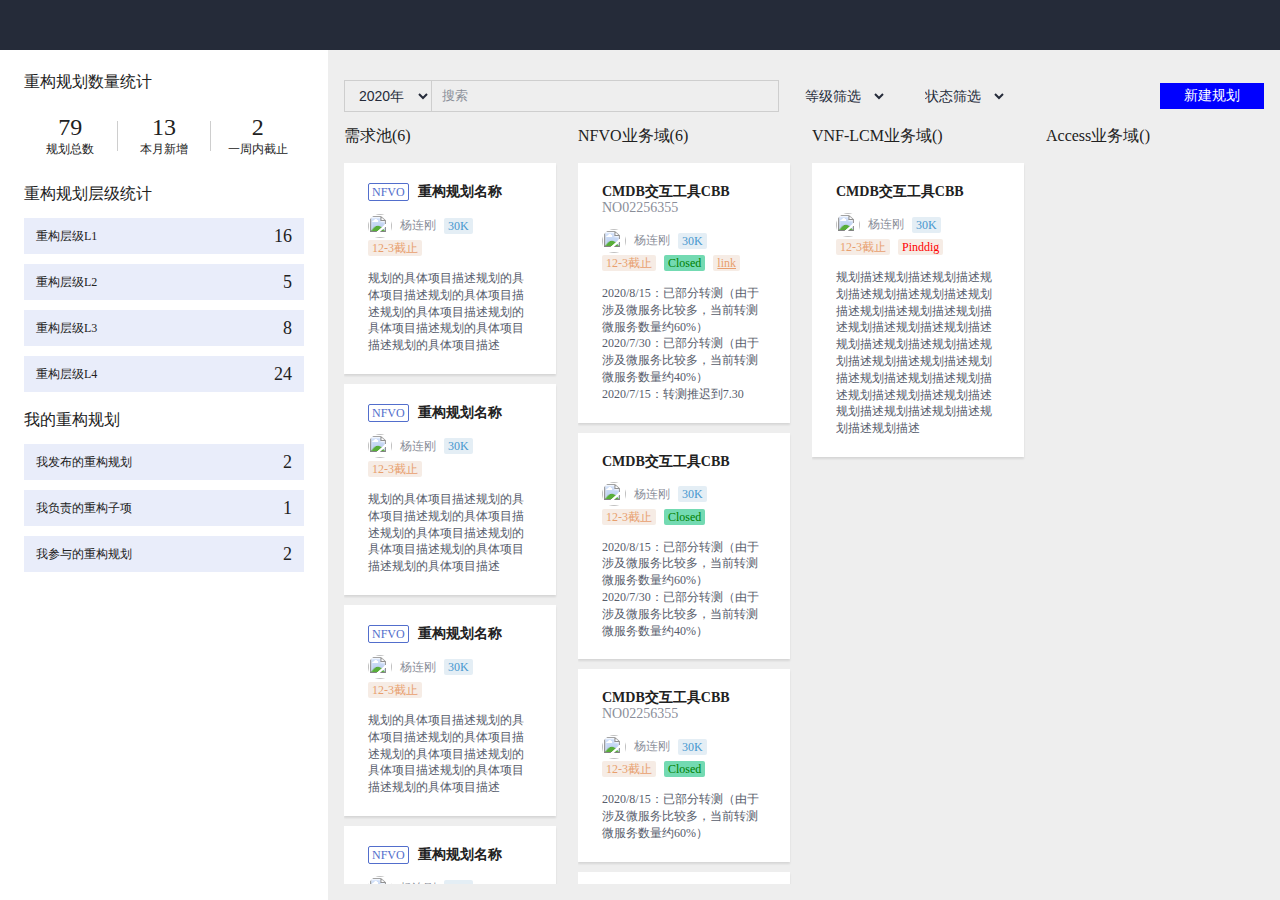
==== index.html @ 0a23ec4c "页面跳转" ====
<!DOCTYPE html>
<html lang="en">
<head>
  <meta charset="UTF-8">
  <meta name="viewport" content="width=device-width, initial-scale=1.0">
  <title>Document</title>
  <link rel="stylesheet" href="style.css">
</head>
<body>
  <div class="header"></div>
  <div class="content">
    <div class="menu">
      <div class="menu-title">重构规划数量统计</div>
      <div class="num-box">
        <div class="num-item">
          <span class="number">79</span>
          <span class="desc">规划总数</span>
        </div>
        <div class="line"></div>
        <div class="num-item">
          <span class="number">13</span>
          <span class="desc">本月新增</span>
        </div>
        <div class="line"></div>
        <div class="num-item">
          <span class="number">2</span>
          <span class="desc">一周内截止</span>
        </div>
      </div>
      <div class="menu-title">重构规划层级统计</div>
      <ul class="menu-list">
        <li class="menu-list-item">
          <span class="text">重构层级L1</span>
          <span class="count">16</span>
        </li>
        <li class="menu-list-item">
          <span class="text">重构层级L2</span>
          <span class="count">5</span>
        </li>
        <li class="menu-list-item">
          <span class="text">重构层级L3</span>
          <span class="count">8</span>
        </li>
        <li class="menu-list-item">
          <span class="text">重构层级L4</span>
          <span class="count">24</span>
        </li>
      </ul>
      <div class="menu-title">我的重构规划</div>
      <ul class="menu-list">
        <li class="menu-list-item">
          <span class="text">我发布的重构规划</span>
          <span class="count">2</span>
        </li>
        <li class="menu-list-item">
          <span class="text">我负责的重构子项</span>
          <span class="count">1</span>
        </li>
        <li class="menu-list-item">
          <span class="text">我参与的重构规划</span>
          <span class="count">2</span>
        </li>
      </ul>
    </div>
    <div class="right">
      <div class="condition">
        <div class="condition-left">
          <select class="select-year" name="year" id="year">
            <option value="2020">2020年</option>
            <option value="2021">2021年</option>
            <option value="2022">2022年</option>
            <option value="2023">2023年</option>
            <option value="2024">2024年</option>
          </select>
          <div class="search-input-wrapper">
            <input class="search-input" type="text" placeholder="搜索">
            <img class="search-icon" src="./search.png" alt="">
          </div>
          <select class="select-level" name="year" id="year">
            <option value="">等级筛选</option>
            <option value="1">等级</option>
            <option value="2">等级</option>
            <option value="3">等级</option>
            <option value="4">等级</option>
          </select>
          <select class="select-status" name="year" id="year">
            <option value="">状态筛选</option>
            <option value="1">状态</option>
            <option value="2">状态</option>
            <option value="3">状态</option>
            <option value="4">状态</option>
          </select>
        </div>
        <div class="condition-right">
          <button>新建规划</button>
        </div>
      </div>
      <div class="content">
        <div class="content-item" id="story">
          <div class="content-item-title">需求池(6)</div>
          <div class="content-item-body">
            <div class="card">
              <div class="card-header">
                <div class="card-header-left">
                  <span class="tag tag-blue">NFVO</span>
                  <span class="card-header-left-text">重构规划名称</span>
                </div>
              </div>
              <div class="card-author">
                <img class="avatar" src="./avatar.jpeg" alt="">
                <span class="name">杨连刚</span>
                <span class="tag tag-info">30K</span>
                <span class="tag tag-warning">12-3截止</span>
<!--                <span class="tag tag-error">Pinddig</span>-->
              </div>
              <div class="card-content">
                规划的具体项目描述规划的具体项目描述规划的具体项目描述规划的具体项目描述规划的具体项目描述规划的具体项目描述规划的具体项目描述
              </div>
            </div>
            <div class="card">
              <div class="card-header">
                <div class="card-header-left">
                  <span class="tag tag-blue">NFVO</span>
                  <span class="card-header-left-text">重构规划名称</span>
                </div>
              </div>
              <div class="card-author">
                <img class="avatar" src="./avatar.jpeg" alt="">
                <span class="name">杨连刚</span>
                <span class="tag tag-info">30K</span>
                <span class="tag tag-warning">12-3截止</span>
                <!--                <span class="tag tag-error">Pinddig</span>-->
              </div>
              <div class="card-content">
                规划的具体项目描述规划的具体项目描述规划的具体项目描述规划的具体项目描述规划的具体项目描述规划的具体项目描述规划的具体项目描述
              </div>
            </div>
            <div class="card">
              <div class="card-header">
                <div class="card-header-left">
                  <span class="tag tag-blue">NFVO</span>
                  <span class="card-header-left-text">重构规划名称</span>
                </div>
              </div>
              <div class="card-author">
                <img class="avatar" src="./avatar.jpeg" alt="">
                <span class="name">杨连刚</span>
                <span class="tag tag-info">30K</span>
                <span class="tag tag-warning">12-3截止</span>
                <!--                <span class="tag tag-error">Pinddig</span>-->
              </div>
              <div class="card-content">
                规划的具体项目描述规划的具体项目描述规划的具体项目描述规划的具体项目描述规划的具体项目描述规划的具体项目描述规划的具体项目描述
              </div>
            </div>
            <div class="card">
              <div class="card-header">
                <div class="card-header-left">
                  <span class="tag tag-blue">NFVO</span>
                  <span class="card-header-left-text">重构规划名称</span>
                </div>
              </div>
              <div class="card-author">
                <img class="avatar" src="./avatar.jpeg" alt="">
                <span class="name">杨连刚</span>
                <span class="tag tag-info">30K</span>
                <span class="tag tag-warning">12-3截止</span>
                <!--                <span class="tag tag-error">Pinddig</span>-->
              </div>
              <div class="card-content">
                规划的具体项目描述规划的具体项目描述规划的具体项目描述规划的具体项目描述规划的具体项目描述规划的具体项目描述规划的具体项目描述
              </div>
            </div>
            <div class="card">
              <div class="card-header">
                <div class="card-header-left">
                  <span class="tag tag-blue">NFVO</span>
                  <span class="card-header-left-text">重构规划名称</span>
                </div>
              </div>
              <div class="card-author">
                <img class="avatar" src="./avatar.jpeg" alt="">
                <span class="name">杨连刚</span>
                <span class="tag tag-info">30K</span>
                <span class="tag tag-warning">12-3截止</span>
                <!--                <span class="tag tag-error">Pinddig</span>-->
              </div>
              <div class="card-content">
                规划的具体项目描述规划的具体项目描述规划的具体项目描述规划的具体项目描述规划的具体项目描述规划的具体项目描述规划的具体项目描述
              </div>
            </div>
            <div class="card">
              <div class="card-header">
                <div class="card-header-left">
                  <span class="tag tag-blue">NFVO</span>
                  <span class="card-header-left-text">重构规划名称</span>
                </div>
              </div>
              <div class="card-author">
                <img class="avatar" src="./avatar.jpeg" alt="">
                <span class="name">杨连刚</span>
                <span class="tag tag-info">30K</span>
                <span class="tag tag-warning">12-3截止</span>
                <!--                <span class="tag tag-error">Pinddig</span>-->
              </div>
              <div class="card-content">
                规划的具体项目描述规划的具体项目描述规划的具体项目描述规划的具体项目描述规划的具体项目描述规划的具体项目描述规划的具体项目描述
              </div>
            </div>
          </div>
        </div>
        <div class="content-item">
          <div class="content-item-title">NFVO业务域(6)</div>
          <div class="content-item-body">
            <div class="card">
              <div class="card-header">
                <div class="card-header-left">
                  <span class="card-header-left-text">CMDB交互工具CBB</span>
                </div>
                <div class="card-header-right">
                  <div class="index-text"><span>NO02256355</span></div>
                </div>
              </div>
              <div class="card-author">
                <img class="avatar" src="./avatar.jpeg" alt="">
                <span class="name">杨连刚</span>
                <span class="tag tag-info">30K</span>
                <span class="tag tag-warning">12-3截止</span>
                <span class="tag tag-blue">Closed</span>
                <a class="tag tag-warning" href="./meco.html?id=1&name=dronge" target="_blank">link</a>
              </div>
              <div class="card-content">
                2020/8/15：已部分转测（由于涉及微服务比较多，当前转测微服务数量约60%）<br/>
                2020/7/30：已部分转测（由于涉及微服务比较多，当前转测微服务数量约40%）<br/>
                2020/7/15：转测推迟到7.30
              </div>
            </div>
            <div class="card">
              <div class="card-header">
                <div class="card-header-left">
                  <span class="card-header-left-text">CMDB交互工具CBB</span>
                </div>
                <div class="card-header-right">
                  <div class="index-text"><span></span></div>
                </div>
              </div>
              <div class="card-author">
                <img class="avatar" src="./avatar.jpeg" alt="">
                <span class="name">杨连刚</span>
                <span class="tag tag-info">30K</span>
                <span class="tag tag-warning">12-3截止</span>
                <span class="tag tag-blue">Closed</span>
              </div>
              <div class="card-content">
                2020/8/15：已部分转测（由于涉及微服务比较多，当前转测微服务数量约60%）<br/>
                2020/7/30：已部分转测（由于涉及微服务比较多，当前转测微服务数量约40%）<br/>
              </div>
            </div>
            <div class="card">
              <div class="card-header">
                <div class="card-header-left">
                  <span class="card-header-left-text">CMDB交互工具CBB</span>
                </div>
                <div class="card-header-right">
                  <div class="index-text"><span>NO02256355</span></div>
                </div>
              </div>
              <div class="card-author">
                <img class="avatar" src="./avatar.jpeg" alt="">
                <span class="name">杨连刚</span>
                <span class="tag tag-info">30K</span>
                <span class="tag tag-warning">12-3截止</span>
                <span class="tag tag-blue">Closed</span>
              </div>
              <div class="card-content">
                2020/8/15：已部分转测（由于涉及微服务比较多，当前转测微服务数量约60%）
              </div>
            </div>
            <div class="card">
              <div class="card-header">
                <div class="card-header-left">
                  <span class="card-header-left-text">CMDB交互工具CBB</span>
                </div>
                <div class="card-header-right">
                  <div class="index-text"><span></span></div>
                </div>
              </div>
              <div class="card-author">
                <img class="avatar" src="./avatar.jpeg" alt="">
                <span class="name">杨连刚</span>
                <span class="tag tag-info">30K</span>
                <span class="tag tag-warning">12-3截止</span>
                <span class="tag tag-blue">Closed</span>
              </div>
              <div class="card-content">
              </div>
            </div>
            <div class="card">
              <div class="card-header">
                <div class="card-header-left">
                  <span class="card-header-left-text">CMDB交互工具CBB</span>
                </div>
                <div class="card-header-right">
                  <div class="index-text"><span>NO02256355</span></div>
                </div>
              </div>
              <div class="card-author">
                <img class="avatar" src="./avatar.jpeg" alt="">
                <span class="name">杨连刚</span>
                <span class="tag tag-info">30K</span>
                <span class="tag tag-warning">12-3截止</span>
                <span class="tag tag-blue">Closed</span>
              </div>
              <div class="card-content">
                2020/8/15：已部分转测（由于涉及微服务比较多，当前转测微服务数量约60%）<br/>
                2020/7/30：已部分转测（由于涉及微服务比较多，当前转测微服务数量约40%）<br/>
                2020/7/15：转测推迟到7.30
              </div>
            </div>
            <div class="card">
              <div class="card-header">
                <div class="card-header-left">
                  <span class="card-header-left-text">CMDB交互工具CBB</span>
                </div>
                <div class="card-header-right">
                  <div class="index-text"><span>NO02256355</span></div>
                </div>
              </div>
              <div class="card-author">
                <img class="avatar" src="./avatar.jpeg" alt="">
                <span class="name">杨连刚</span>
                <span class="tag tag-info">30K</span>
                <span class="tag tag-warning">12-3截止</span>
                <span class="tag tag-blue">Closed</span>
              </div>
              <div class="card-content">
                2020/8/15：已部分转测（由于涉及微服务比较多，当前转测微服务数量约60%）<br/>
                2020/7/30：已部分转测（由于涉及微服务比较多，当前转测微服务数量约40%）<br/>
                2020/7/15：转测推迟到7.30
              </div>
            </div>
            <div class="card">
              <div class="card-header">
                <div class="card-header-left">
                  <span class="card-header-left-text">CMDB交互工具CBB</span>
                </div>
                <div class="card-header-right">
                  <div class="index-text"><span>NO02256355</span></div>
                </div>
              </div>
              <div class="card-author">
                <img class="avatar" src="./avatar.jpeg" alt="">
                <span class="name">杨连刚</span>
                <span class="tag tag-info">30K</span>
                <span class="tag tag-warning">12-3截止</span>
                <span class="tag tag-blue">Closed</span>
              </div>
              <div class="card-content">
                2020/8/15：已部分转测（由于涉及微服务比较多，当前转测微服务数量约60%）<br/>
                2020/7/30：已部分转测（由于涉及微服务比较多，当前转测微服务数量约40%）<br/>
                2020/7/15：转测推迟到7.30
              </div>
            </div>
          </div>
        </div>
        <div class="content-item">
          <div class="content-item-title" id="vnflcm">VNF-LCM业务域(<span></span>)</div>
          <div class="content-item-body">
            <div class="card">
              <div class="card-header">
                <div class="card-header-left">
                  <!--                <span class="tag tag-blue">NFVO</span>-->
                  <span class="card-header-left-text">CMDB交互工具CBB</span>
                </div>
              </div>
              <div class="card-author">
                <img class="avatar" src="./avatar.jpeg" alt="">
                <span class="name">杨连刚</span>
                <span class="tag tag-info">30K</span>
                <span class="tag tag-warning">12-3截止</span>
                <span class="tag tag-error">Pinddig</span>
              </div>
              <div class="card-content">
                规划描述规划描述规划描述规划描述规划描述规划描述规划描述规划描述规划描述规划描述规划描述规划描述规划描述规划描述规划描述规划描述规划描述规划描述规划描述规划描述规划描述规划描述规划描述规划描述规划描述规划描述规划描述规划描述规划描述规划描述规划描述
              </div>
            </div>
          </div>
        </div>
        <div class="content-item" id="access">
          <div class="content-item-title">Access业务域(<span></span>)</div>
          <div class="content-item-body"></div>
        </div>
      </div>
    </div>
  </div>

  <script src="http://libs.baidu.com/jquery/2.0.0/jquery.min.js"></script>
  <script src="script.js"></script>
</body>
</html>
---- style.css ----
*{
  border: 0;
  margin: 0;
  padding: 0;
}
::-webkit-scrollbar {
  width: 4px;  /*滚动条宽度*/
}
::-webkit-scrollbar-thumb{
  border-radius: 10px;  /*滚动条的圆角*/
  -webkit-box-shadow: inset 0 0 6px rgba(0,0,0,.3);
  background-color: #eee;  /*滚动条的背景颜色*/
}
input, select {
  outline: none;
}
html,body{
  width: 100%;
  height: 100%;
}
body{
  display: flex;
  flex-direction: column;
  overflow: hidden;
  color: #212121;
}
.header{
  width: 100%;
  height: 50px;
  background: #252b39;
}
.content{
  flex: 1;
  display: flex;
  overflow: hidden;
}
.content .menu{
  width: 280px;
  padding: 24px;
  /* background: #333; */
}
.content .right{
  flex: 1;
  padding: 16px;
  display: flex;
  overflow: hidden;
  flex-direction: column;
  background: #eee;
}
.menu .menu-title{
  height: 16px;
  line-height: 16px;
  font-size: 16px;
  margin-bottom: 16px;
}
.menu .num-box{
  width: 100%;
  height: 60px;
  margin-bottom: 20px;
  display: flex;
  justify-content: center;
  align-items: center;
}
.menu .num-box .num-item{
  flex: 1;
  display: flex;
  flex-direction: column;
  justify-content: center;
  align-items: center;
}
.menu .num-box .line{
  height: 30px;
  width: 1px;
  background: #CECECE;
}
.menu .num-box .num-item .number{
  font-size: 24px;
}
.menu .num-box .num-item .desc{
  font-size: 12px;
}

.menu .menu-list{
  width: 100%;
  margin-bottom: 10px;
  overflow: hidden;
}
.menu .menu-list-item{
  width: 100%;
  height: 36px;
  padding: 0 12px;
  display: flex;
  justify-content: space-between;
  align-items: center;
  background: #e9edfa;
  margin-bottom: 10px;
  box-sizing: border-box;
}
.menu .menu-list-item .text{
  font-size: 12px;
}
.menu .menu-list-item .count{
  font-size: 18px;
}

.right .condition{
  height: 60px;
  display: flex;
  align-items: center;
  justify-content: space-between;
  flex-wrap: wrap;
}
.condition-left{
  font-size: 0;
  display: flex;
}
.select-year, .search-input-wrapper, .select-level, .select-status{
  height: 32px;
  line-height: 32px;
  padding: 0 10px;
  border: 1px solid #CECECE;
  color: #252b3a;
  font-size: 14px;
  box-sizing: border-box;
  background: transparent;
}
.search-input-wrapper{
  border-left: 0;
  display: flex;
  align-items: center;
}
.search-input-wrapper .search-input{
  width: 300px;
  height: 30px;
  line-height: 30px;
  background: transparent;
}
.search-input-wrapper .search-icon{
  width: 16px;
  height: 16px;
  margin-left: 10px;
  cursor: pointer;
}
  .search-input::-webkit-input-placeholder{
  color: #8a8e99;
}

.select-level, .select-status{
  margin: 0 12px;
  border: 0;
}

.condition-right button{
  font-size: 14px;
  padding: 4px 24px;
  color: #fff;
  background: blue;
  cursor:pointer;
}

.right .content{
  flex: 1;
  display: flex;
  overflow: hidden;
}
.content-item{
  flex: 1;
  display: flex;
  flex-direction: column;
  overflow: hidden;
  margin-right: 16px;
}
.content-item:last-child{
  margin-right: 0;
}
.content-item-title{
  font-size: 16px;
  margin-bottom: 16px;
}
.content-item-body{
  flex: 1;
  overflow-x: hidden;
  overflow-y: auto;
  padding-right: 6px;
  /*-ms-scroll-chaining: chained;*/
  /*-ms-overflow-style: scrollbar;*/
  /*-ms-content-zooming: zoom;*/
  /*-ms-scroll-rails: inherit;*/
  /*-ms-content-zoom-limit-min: 100%;*/
  /*-ms-content-zoom-limit-max: 500%;*/
  /*-ms-scroll-snap-type: proximity;*/
  /*-ms-scroll-snap-points-x: snapList(100%, 200%, 300%, 400%, 500%);*/
}
.card{
  padding: 20px 24px;
  background: #fff;
  box-shadow: 0 2px 2px 0 rgba(0,0,0,.1);
  margin-bottom: 10px;
}
.card:hover{
  -webkit-transform: scale(1.05);
  -moz-transform: scale(1.05);
  -o-transform: scale(1.05);
  /*-moz-box-shadow:3px 5px 7px rgba(0,0,0,.7);*/
  /*-webkit-box-shadow: 3px 5px 7px rgba(0,0,0,.7);*/
  /*box-shadow:3px 5px 7px rgba(0,0,0,.7);*/
  cursor:pointer;
  /*border-radius: 10px;*/
  /*transform:translateY(-4px);*/
  /*animation: action 10s linear infinite;*/
}
@keyframes action {
  from{
    transform: rotate(0deg);
  }

  to{
    transform: rotate(360deg);
  }
}

/*@keyframes action {*/
/*  0%{*/
/*    transform: rotate(0deg);*/
/*  }*/
/*  50%{*/
/*    transform: rotate(30deg);*/
/*  }*/
/*  100%{*/
/*    transform: rotate(0deg);*/
/*  }*/
/*}*/

.card-header{
  display: flex;
  justify-content: space-between;
  flex-wrap: wrap;
  margin-bottom: 12px;
}
.card-header-left{
  /* height: 16px; */
  line-height: 16px;
  /*margin-bottom: 12px;*/
}
.card-header-left .card-header-left-text{
  font-size: 14px;
  font-weight: bold;
}
.card-header-left .tag{
  display: inline-block;
  height: 16px;
  line-height: 16px;
  padding: 0 3px;
  font-size: 12px;
  border: 1px solid #000;
  border-radius: 2px;
  margin-right: 5px;
}
.card-header-left .tag.tag-blue{
  color: #526ecc;
  border-color: #526ecc;
}
.card-header-left .tag.tag-red{
  color: red;
  border-color: red;
}
.card-header-left .tag.tag-background-orange{
  /*color: #FFA31F;*/
  /*border-color: #FFA31F;*/
  color: #fff;
  background: orange;
  border: 0px;
}
.card-header-right{

}
.progress-title{
  font-size: 12px;
  line-height: 8px;
  font-weight: bold;
}
.progress-content{
  display: flex;
  align-items: center;
}
.progress-wrapper{
  width: 132px;
  height: 8px;
  margin-right: 4px;
  background: #f0f2f5;
  border-radius: 3px;
  overflow: hidden;
}
.progress-inner{
  height: 8px;
  background: #599ee6;
}
.progress-count{
  font-size: 12px;
}
.index-text{
  color: #8a8e99;
  font-size: 14px;
}
.card-author{
  /* height: 24px; */
  display: flex;
  align-items: center;
  flex-wrap: wrap;
  margin-bottom: 12px;
}
.card-author .avatar{
  width: 24px;
  height: 24px;
  border-radius: 50%;
  animation: action 10s linear infinite;
}
.card-author .name{
  color: #8a8e99;
  font-size: 12px;
  margin: 4px 8px;
}
.card-author .tag{
  display: inline-block;
  height: 16px;
  line-height: 16px;
  padding: 0 4px;
  font-size: 12px;
  border-radius: 2px;
  margin: 2px 0;
  margin-right: 8px;
}
.card-author .tag-info{
  color: #4797cf;
  background: #e4eef5;
}
.card-author .tag-warning{
  color: #e89f6e;
  background: #f6ece5;
}
.card-author .tag-error{
  color: red;
  background: #f6ece5;
}
.card-author .tag-blue{
  color: green;
  background: #73dab2;
}
.card-content{
  color: #575d6c;
  line-height: 1.4em;
  font-size: 12px;
}
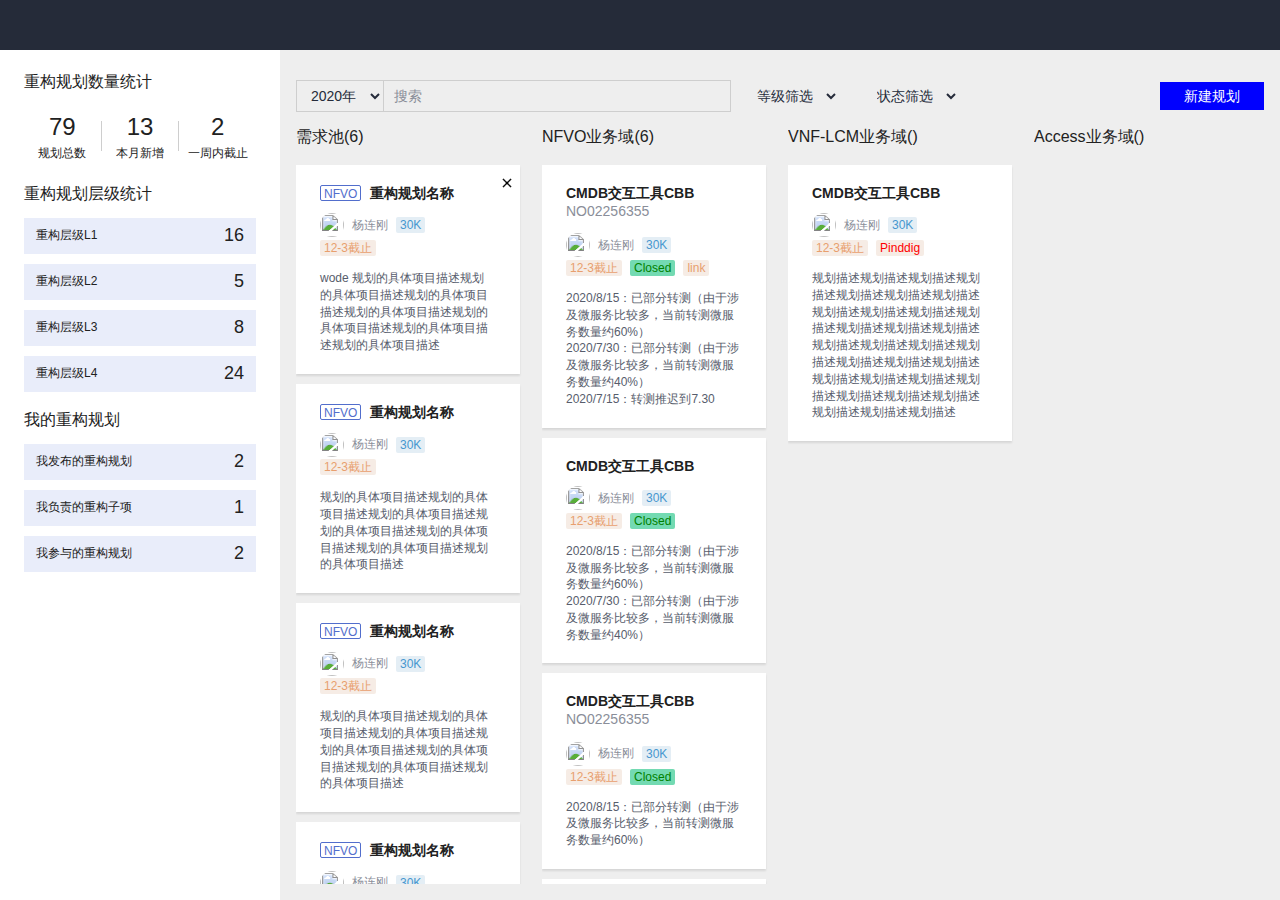
==== commit 5906c55d: "增加弹框" ====
--- a/index.html
+++ b/index.html
@@ -4,6 +4,7 @@
   <meta charset="UTF-8">
   <meta name="viewport" content="width=device-width, initial-scale=1.0">
   <title>Document</title>
+  <link href="https://cdn.jsdelivr.net/npm/bootstrap@3.3.7/dist/css/bootstrap.min.css" rel="stylesheet">
   <link rel="stylesheet" href="style.css">
 </head>
 <body>
@@ -99,7 +100,8 @@
         <div class="content-item" id="story">
           <div class="content-item-title">需求池(6)</div>
           <div class="content-item-body">
-            <div class="card">
+            <div class="card" data-id="1">
+              <img src="close.png" alt="" class="close-img">
               <div class="card-header">
                 <div class="card-header-left">
                   <span class="tag tag-blue">NFVO</span>
@@ -114,7 +116,7 @@
 <!--                <span class="tag tag-error">Pinddig</span>-->
               </div>
               <div class="card-content">
-                规划的具体项目描述规划的具体项目描述规划的具体项目描述规划的具体项目描述规划的具体项目描述规划的具体项目描述规划的具体项目描述
+                wode 规划的具体项目描述规划的具体项目描述规划的具体项目描述规划的具体项目描述规划的具体项目描述规划的具体项目描述规划的具体项目描述
               </div>
             </div>
             <div class="card">
@@ -394,7 +396,27 @@
     </div>
   </div>
 
+
+  <div class="modal fade" tabindex="-1" role="dialog" >
+    <div class="modal-dialog" role="document" style="width: 400px">
+      <div class="modal-content">
+<!--        <div class="modal-header">-->
+<!--          <button type="button" class="close" data-dismiss="modal" aria-label="Close"><span aria-hidden="true">&times;</span></button>-->
+<!--          <h4 class="modal-title">Modal title</h4>-->
+<!--        </div>-->
+        <div class="modal-body">
+          <p>One fine body&hellip;</p>
+        </div>
+        <div class="modal-footer">
+          <button type="button" class="btn btn-default  btn-sm" data-dismiss="modal">Close</button>
+          <button type="button" class="btn btn-primary  btn-sm" onclick="deleteCard()">Save</button>
+        </div>
+      </div><!-- /.modal-content -->
+    </div><!-- /.modal-dialog -->
+  </div><!-- /.modal -->
+
   <script src="http://libs.baidu.com/jquery/2.0.0/jquery.min.js"></script>
+  <script src="https://cdn.jsdelivr.net/npm/bootstrap@3.3.7/dist/js/bootstrap.min.js"></script>
   <script src="script.js"></script>
 </body>
 </html>
--- a/style.css
+++ b/style.css
@@ -192,10 +192,18 @@
   /*-ms-scroll-snap-points-x: snapList(100%, 200%, 300%, 400%, 500%);*/
 }
 .card{
+  position: relative;
   padding: 20px 24px;
   background: #fff;
   box-shadow: 0 2px 2px 0 rgba(0,0,0,.1);
   margin-bottom: 10px;
+}
+.card .close-img{
+  height: 16px;
+  width: 16px;
+  position: absolute;
+  top: 10px;
+  right: 5px;
 }
 .card:hover{
   -webkit-transform: scale(1.05);
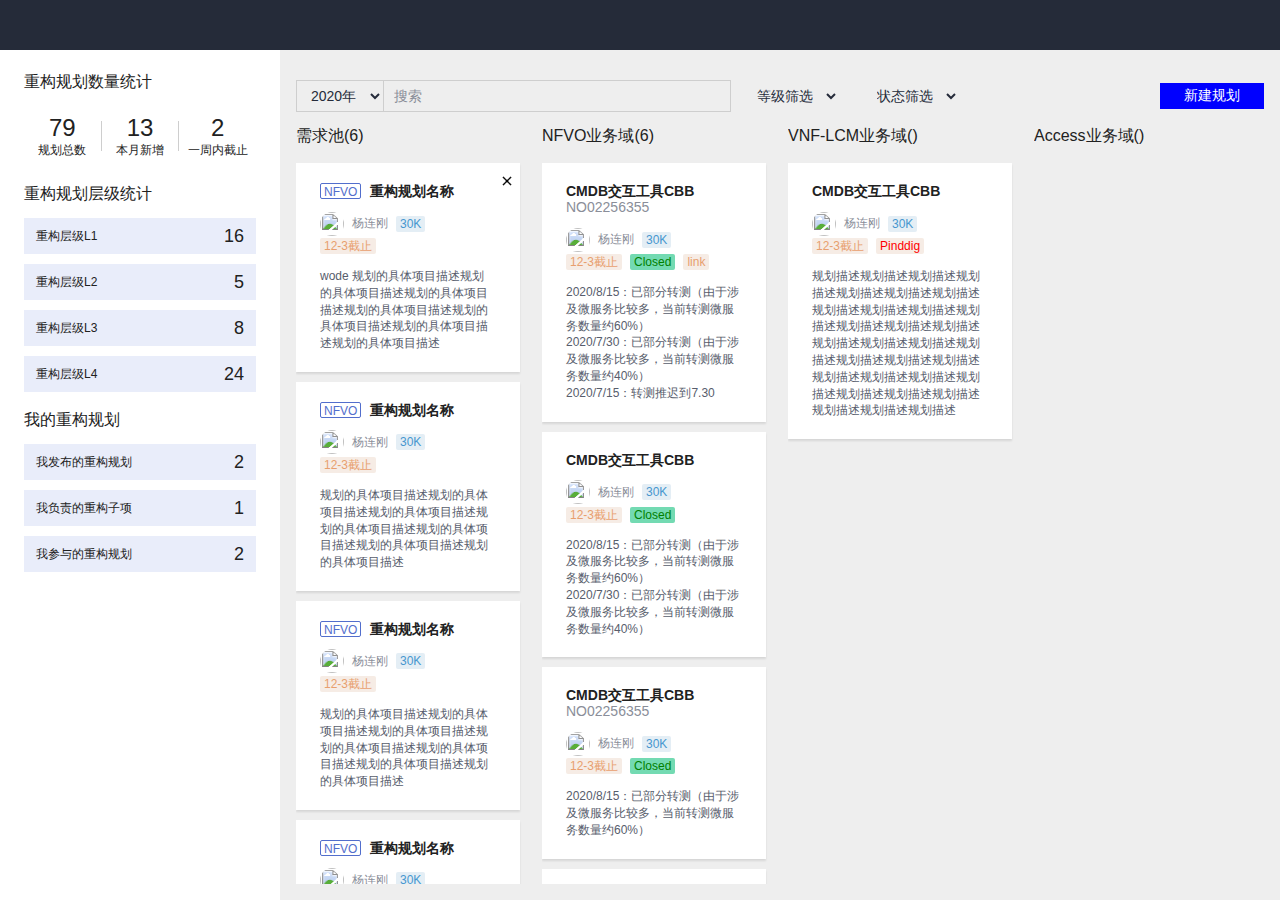
==== commit 450e6e06: "增加layui" ====
--- a/index.html
+++ b/index.html
@@ -5,6 +5,7 @@
   <meta name="viewport" content="width=device-width, initial-scale=1.0">
   <title>Document</title>
   <link href="https://cdn.jsdelivr.net/npm/bootstrap@3.3.7/dist/css/bootstrap.min.css" rel="stylesheet">
+  <link rel="stylesheet" href="layui/css/layui.css">
   <link rel="stylesheet" href="style.css">
 </head>
 <body>
@@ -93,14 +94,14 @@
           </select>
         </div>
         <div class="condition-right">
-          <button>新建规划</button>
+          <button id="addRuleBtn">新建规划</button>
         </div>
       </div>
       <div class="content">
         <div class="content-item" id="story">
           <div class="content-item-title">需求池(6)</div>
           <div class="content-item-body">
-            <div class="card" data-id="1">
+            <div class="card" data-id="66">
               <img src="close.png" alt="" class="close-img">
               <div class="card-header">
                 <div class="card-header-left">
@@ -397,7 +398,7 @@
   </div>
 
 
-  <div class="modal fade" tabindex="-1" role="dialog" >
+  <div id="HighRiskFrame" class="modal fade" tabindex="-1" role="dialog" >
     <div class="modal-dialog" role="document" style="width: 400px">
       <div class="modal-content">
 <!--        <div class="modal-header">-->
@@ -415,8 +416,95 @@
     </div><!-- /.modal-dialog -->
   </div><!-- /.modal -->
 
+
+  <!-- 编辑card模态框 -->
+  <div id="addRuleDialog" class="modal fade bs-example-modal-lg" tabindex="-1" role="dialog" aria-labelledby="myLargeModalLabel">
+    <div class="modal-dialog modal-lg" role="document">
+      <div class="modal-content">
+        <div class="modal-header">
+          <button type="button" class="close" data-dismiss="modal" aria-label="Close"><span aria-hidden="true">&times;</span></button>
+          <h4 class="modal-title">新增</h4>
+        </div>
+        <div class="modal-body">
+          <form class="layui-form" action="" lay-filter="addRuleForm">
+            <div class="layui-form-item">
+              <label class="layui-form-label layui-form-label_required">重构事务</label>
+              <div class="layui-input-block">
+                <input type="text" name="name" autocomplete="off" placeholder="请填写重构事务" class="layui-input">
+              </div>
+            </div>
+            <div class="layui-form-item">
+              <label class="layui-form-label layui-form-label_required">产品</label>
+              <div class="layui-input-block">
+                <select name="product" id="product" lay-filter="product">
+                  <option value="">请选择产品</option>
+                  <option value="product1">product1</option>
+                  <option value="product2">product2</option>
+                  <option value="product3">product3</option>
+                  <option value="product4">product4</option>
+                </select>
+              </div>
+            </div>
+
+            <div class="layui-form-item" id="serverItem">
+              <label class="layui-form-label">微服务</label>
+              <div class="layui-input-block server-wrapper">
+                <div class="server-content" id="serverContent">
+                </div>
+                <div class="server-input" id="serviceIput">
+                  <div style="width: 200px; margin-right: 10px;">
+                    <select name="server" id="server">
+                      <option value="">请选择</option>
+                    </select>
+                  </div>
+                  <div style="width: 150px; margin-right: 10px;">
+                    <input type="text" id="codeNumber" name="codeNumber" autocomplete="off" placeholder="代码量" class="layui-input">
+                  </div>
+                  <button type="button" class="btn btn-primary btn-sm" id="addServerBtn">添加</button>
+                </div>
+              </div>
+            </div>
+
+            <div class="layui-form-item">
+              <label class="layui-form-label layui-form-label_required">完成时间</label>
+              <div class="layui-input-block">
+                <select name="time">
+                  <option value="">请选择时间</option>
+                  <option value="2020年Q1">2020年Q1</option>
+                  <option value="2020年Q2">2020年Q2</option>
+                  <option value="2020年Q3">2020年Q3</option>
+                  <option value="2020年Q4">2020年Q4</option>
+                </select>
+              </div>
+            </div>
+            <div class="layui-form-item">
+              <label class="layui-form-label">状态</label>
+              <div class="layui-input-block">
+                <input type="radio" name="status" value="1" title="Designing" checked="">
+                <input type="radio" name="status" value="2" title="Open">
+                <input type="radio" name="status" value="3" title="Closed">
+                <input type="radio" name="status" value="4" title="Hang">
+                <input type="radio" name="status" value="5" title="Pending">
+              </div>
+            </div>
+            <div class="layui-form-item layui-form-text">
+              <label class="layui-form-label">最新进展</label>
+              <div class="layui-input-block">
+                <textarea placeholder="请输入内容" class="layui-textarea" name="desc"></textarea>
+              </div>
+            </div>
+          </form>
+        </div>
+        <div class="modal-footer">
+          <button type="button" class="btn btn-default" data-dismiss="modal">取消</button>
+          <button type="button" class="btn btn-primary" id="submitAddRuleBtn" lay-filter="demo1">保存</button>
+        </div>
+      </div>
+    </div>
+  </div>
   <script src="http://libs.baidu.com/jquery/2.0.0/jquery.min.js"></script>
   <script src="https://cdn.jsdelivr.net/npm/bootstrap@3.3.7/dist/js/bootstrap.min.js"></script>
   <script src="script.js"></script>
+  <script src="layui/layui.all.js"></script>
 </body>
 </html>
--- a/layui/css/layui.css
+++ b/layui/css/layui.css
@@ -0,0 +1,2 @@
+/** layui-v2.5.7 MIT License */
+ .layui-inline,img{display:inline-block;vertical-align:middle}h1,h2,h3,h4,h5,h6{font-weight:400}.layui-edge,.layui-header,.layui-inline,.layui-main{position:relative}.layui-body,.layui-edge,.layui-elip{overflow:hidden}.layui-btn,.layui-edge,.layui-inline,img{vertical-align:middle}.layui-btn,.layui-disabled,.layui-icon,.layui-unselect{-moz-user-select:none;-webkit-user-select:none;-ms-user-select:none}.layui-elip,.layui-form-checkbox span,.layui-form-pane .layui-form-label{text-overflow:ellipsis;white-space:nowrap}.layui-breadcrumb,.layui-tree-btnGroup{visibility:hidden}blockquote,body,button,dd,div,dl,dt,form,h1,h2,h3,h4,h5,h6,input,li,ol,p,pre,td,textarea,th,ul{margin:0;padding:0;-webkit-tap-highlight-color:rgba(0,0,0,0)}a:active,a:hover{outline:0}img{border:none}li{list-style:none}table{border-collapse:collapse;border-spacing:0}h4,h5,h6{font-size:100%}button,input,optgroup,option,select,textarea{font-family:inherit;font-size:inherit;font-style:inherit;font-weight:inherit;outline:0}pre{white-space:pre-wrap;white-space:-moz-pre-wrap;white-space:-pre-wrap;white-space:-o-pre-wrap;word-wrap:break-word}body{line-height:24px;font:14px Helvetica Neue,Helvetica,PingFang SC,Tahoma,Arial,sans-serif}hr{height:1px;margin:10px 0;border:0;clear:both}a{color:#333;text-decoration:none}a:hover{color:#777}a cite{font-style:normal;*cursor:pointer}.layui-border-box,.layui-border-box *{box-sizing:border-box}.layui-box,.layui-box *{box-sizing:content-box}.layui-clear{clear:both;*zoom:1}.layui-clear:after{content:'\20';clear:both;*zoom:1;display:block;height:0}.layui-inline{*display:inline;*zoom:1}.layui-edge{display:inline-block;width:0;height:0;border-width:6px;border-style:dashed;border-color:transparent}.layui-edge-top{top:-4px;border-bottom-color:#999;border-bottom-style:solid}.layui-edge-right{border-left-color:#999;border-left-style:solid}.layui-edge-bottom{top:2px;border-top-color:#999;border-top-style:solid}.layui-edge-left{border-right-color:#999;border-right-style:solid}.layui-disabled,.layui-disabled:hover{color:#d2d2d2!important;cursor:not-allowed!important}.layui-circle{border-radius:100%}.layui-show{display:block!important}.layui-hide{display:none!important}@font-face{font-family:layui-icon;src:url(../font/iconfont.eot?v=256);src:url(../font/iconfont.eot?v=256#iefix) format('embedded-opentype'),url(../font/iconfont.woff2?v=256) format('woff2'),url(../font/iconfont.woff?v=256) format('woff'),url(../font/iconfont.ttf?v=256) format('truetype'),url(../font/iconfont.svg?v=256#layui-icon) format('svg')}.layui-icon{font-family:layui-icon!important;font-size:16px;font-style:normal;-webkit-font-smoothing:antialiased;-moz-osx-font-smoothing:grayscale}.layui-icon-reply-fill:before{content:"\e611"}.layui-icon-set-fill:before{content:"\e614"}.layui-icon-menu-fill:before{content:"\e60f"}.layui-icon-search:before{content:"\e615"}.layui-icon-share:before{content:"\e641"}.layui-icon-set-sm:before{content:"\e620"}.layui-icon-engine:before{content:"\e628"}.layui-icon-close:before{content:"\1006"}.layui-icon-close-fill:before{content:"\1007"}.layui-icon-chart-screen:before{content:"\e629"}.layui-icon-star:before{content:"\e600"}.layui-icon-circle-dot:before{content:"\e617"}.layui-icon-chat:before{content:"\e606"}.layui-icon-release:before{content:"\e609"}.layui-icon-list:before{content:"\e60a"}.layui-icon-chart:before{content:"\e62c"}.layui-icon-ok-circle:before{content:"\1005"}.layui-icon-layim-theme:before{content:"\e61b"}.layui-icon-table:before{content:"\e62d"}.layui-icon-right:before{content:"\e602"}.layui-icon-left:before{content:"\e603"}.layui-icon-cart-simple:before{content:"\e698"}.layui-icon-face-cry:before{content:"\e69c"}.layui-icon-face-smile:before{content:"\e6af"}.layui-icon-survey:before{content:"\e6b2"}.layui-icon-tree:before{content:"\e62e"}.layui-icon-ie:before{content:"\e7bb"}.layui-icon-upload-circle:before{content:"\e62f"}.layui-icon-add-circle:before{content:"\e61f"}.layui-icon-download-circle:before{content:"\e601"}.layui-icon-templeate-1:before{content:"\e630"}.layui-icon-util:before{content:"\e631"}.layui-icon-face-surprised:before{content:"\e664"}.layui-icon-edit:before{content:"\e642"}.layui-icon-speaker:before{content:"\e645"}.layui-icon-down:before{content:"\e61a"}.layui-icon-file:before{content:"\e621"}.layui-icon-layouts:before{content:"\e632"}.layui-icon-rate-half:before{content:"\e6c9"}.layui-icon-add-circle-fine:before{content:"\e608"}.layui-icon-prev-circle:before{content:"\e633"}.layui-icon-read:before{content:"\e705"}.layui-icon-404:before{content:"\e61c"}.layui-icon-carousel:before{content:"\e634"}.layui-icon-help:before{content:"\e607"}.layui-icon-code-circle:before{content:"\e635"}.layui-icon-windows:before{content:"\e67f"}.layui-icon-water:before{content:"\e636"}.layui-icon-username:before{content:"\e66f"}.layui-icon-find-fill:before{content:"\e670"}.layui-icon-about:before{content:"\e60b"}.layui-icon-location:before{content:"\e715"}.layui-icon-up:before{content:"\e619"}.layui-icon-pause:before{content:"\e651"}.layui-icon-date:before{content:"\e637"}.layui-icon-layim-uploadfile:before{content:"\e61d"}.layui-icon-delete:before{content:"\e640"}.layui-icon-play:before{content:"\e652"}.layui-icon-top:before{content:"\e604"}.layui-icon-firefox:before{content:"\e686"}.layui-icon-friends:before{content:"\e612"}.layui-icon-refresh-3:before{content:"\e9aa"}.layui-icon-ok:before{content:"\e605"}.layui-icon-layer:before{content:"\e638"}.layui-icon-face-smile-fine:before{content:"\e60c"}.layui-icon-dollar:before{content:"\e659"}.layui-icon-group:before{content:"\e613"}.layui-icon-layim-download:before{content:"\e61e"}.layui-icon-picture-fine:before{content:"\e60d"}.layui-icon-link:before{content:"\e64c"}.layui-icon-diamond:before{content:"\e735"}.layui-icon-log:before{content:"\e60e"}.layui-icon-key:before{content:"\e683"}.layui-icon-rate-solid:before{content:"\e67a"}.layui-icon-fonts-del:before{content:"\e64f"}.layui-icon-unlink:before{content:"\e64d"}.layui-icon-fonts-clear:before{content:"\e639"}.layui-icon-triangle-r:before{content:"\e623"}.layui-icon-circle:before{content:"\e63f"}.layui-icon-radio:before{content:"\e643"}.layui-icon-align-center:before{content:"\e647"}.layui-icon-align-right:before{content:"\e648"}.layui-icon-align-left:before{content:"\e649"}.layui-icon-loading-1:before{content:"\e63e"}.layui-icon-return:before{content:"\e65c"}.layui-icon-fonts-strong:before{content:"\e62b"}.layui-icon-upload:before{content:"\e67c"}.layui-icon-dialogue:before{content:"\e63a"}.layui-icon-video:before{content:"\e6ed"}.layui-icon-headset:before{content:"\e6fc"}.layui-icon-cellphone-fine:before{content:"\e63b"}.layui-icon-add-1:before{content:"\e654"}.layui-icon-face-smile-b:before{content:"\e650"}.layui-icon-fonts-html:before{content:"\e64b"}.layui-icon-screen-full:before{content:"\e622"}.layui-icon-form:before{content:"\e63c"}.layui-icon-cart:before{content:"\e657"}.layui-icon-camera-fill:before{content:"\e65d"}.layui-icon-tabs:before{content:"\e62a"}.layui-icon-heart-fill:before{content:"\e68f"}.layui-icon-fonts-code:before{content:"\e64e"}.layui-icon-ios:before{content:"\e680"}.layui-icon-at:before{content:"\e687"}.layui-icon-fire:before{content:"\e756"}.layui-icon-set:before{content:"\e716"}.layui-icon-fonts-u:before{content:"\e646"}.layui-icon-triangle-d:before{content:"\e625"}.layui-icon-tips:before{content:"\e702"}.layui-icon-picture:before{content:"\e64a"}.layui-icon-more-vertical:before{content:"\e671"}.layui-icon-bluetooth:before{content:"\e689"}.layui-icon-flag:before{content:"\e66c"}.layui-icon-loading:before{content:"\e63d"}.layui-icon-fonts-i:before{content:"\e644"}.layui-icon-refresh-1:before{content:"\e666"}.layui-icon-rmb:before{content:"\e65e"}.layui-icon-addition:before{content:"\e624"}.layui-icon-home:before{content:"\e68e"}.layui-icon-time:before{content:"\e68d"}.layui-icon-user:before{content:"\e770"}.layui-icon-notice:before{content:"\e667"}.layui-icon-chrome:before{content:"\e68a"}.layui-icon-edge:before{content:"\e68b"}.layui-icon-login-weibo:before{content:"\e675"}.layui-icon-voice:before{content:"\e688"}.layui-icon-upload-drag:before{content:"\e681"}.layui-icon-login-qq:before{content:"\e676"}.layui-icon-snowflake:before{content:"\e6b1"}.layui-icon-heart:before{content:"\e68c"}.layui-icon-logout:before{content:"\e682"}.layui-icon-file-b:before{content:"\e655"}.layui-icon-template:before{content:"\e663"}.layui-icon-transfer:before{content:"\e691"}.layui-icon-auz:before{content:"\e672"}.layui-icon-console:before{content:"\e665"}.layui-icon-app:before{content:"\e653"}.layui-icon-prev:before{content:"\e65a"}.layui-icon-website:before{content:"\e7ae"}.layui-icon-next:before{content:"\e65b"}.layui-icon-component:before{content:"\e857"}.layui-icon-android:before{content:"\e684"}.layui-icon-more:before{content:"\e65f"}.layui-icon-login-wechat:before{content:"\e677"}.layui-icon-shrink-right:before{content:"\e668"}.layui-icon-spread-left:before{content:"\e66b"}.layui-icon-camera:before{content:"\e660"}.layui-icon-note:before{content:"\e66e"}.layui-icon-refresh:before{content:"\e669"}.layui-icon-female:before{content:"\e661"}.layui-icon-male:before{content:"\e662"}.layui-icon-screen-restore:before{content:"\e758"}.layui-icon-password:before{content:"\e673"}.layui-icon-senior:before{content:"\e674"}.layui-icon-theme:before{content:"\e66a"}.layui-icon-tread:before{content:"\e6c5"}.layui-icon-praise:before{content:"\e6c6"}.layui-icon-star-fill:before{content:"\e658"}.layui-icon-rate:before{content:"\e67b"}.layui-icon-template-1:before{content:"\e656"}.layui-icon-vercode:before{content:"\e679"}.layui-icon-service:before{content:"\e626"}.layui-icon-cellphone:before{content:"\e678"}.layui-icon-print:before{content:"\e66d"}.layui-icon-cols:before{content:"\e610"}.layui-icon-wifi:before{content:"\e7e0"}.layui-icon-export:before{content:"\e67d"}.layui-icon-rss:before{content:"\e808"}.layui-icon-slider:before{content:"\e714"}.layui-icon-email:before{content:"\e618"}.layui-icon-subtraction:before{content:"\e67e"}.layui-icon-mike:before{content:"\e6dc"}.layui-icon-light:before{content:"\e748"}.layui-icon-gift:before{content:"\e627"}.layui-icon-mute:before{content:"\e685"}.layui-icon-reduce-circle:before{content:"\e616"}.layui-icon-music:before{content:"\e690"}.layui-main{width:1140px;margin:0 auto}.layui-header{z-index:1000;height:60px}.layui-header a:hover{transition:all .5s;-webkit-transition:all .5s}.layui-side{position:fixed;left:0;top:0;bottom:0;z-index:999;width:200px;overflow-x:hidden}.layui-side-scroll{position:relative;width:220px;height:100%;overflow-x:hidden}.layui-body{position:absolute;left:200px;right:0;top:0;bottom:0;z-index:998;width:auto;overflow-y:auto;box-sizing:border-box}.layui-layout-body{overflow:hidden}.layui-layout-admin .layui-header{background-color:#23262E}.layui-layout-admin .layui-side{top:60px;width:200px;overflow-x:hidden}.layui-layout-admin .layui-body{position:fixed;top:60px;bottom:44px}.layui-layout-admin .layui-main{width:auto;margin:0 15px}.layui-layout-admin .layui-footer{position:fixed;left:200px;right:0;bottom:0;height:44px;line-height:44px;padding:0 15px;background-color:#eee}.layui-layout-admin .layui-logo{position:absolute;left:0;top:0;width:200px;height:100%;line-height:60px;text-align:center;color:#009688;font-size:16px}.layui-layout-admin .layui-header .layui-nav{background:0 0}.layui-layout-left{position:absolute!important;left:200px;top:0}.layui-layout-right{position:absolute!important;right:0;top:0}.layui-container{position:relative;margin:0 auto;padding:0 15px;box-sizing:border-box}.layui-fluid{position:relative;margin:0 auto;padding:0 15px}.layui-row:after,.layui-row:before{content:'';display:block;clear:both}.layui-col-lg1,.layui-col-lg10,.layui-col-lg11,.layui-col-lg12,.layui-col-lg2,.layui-col-lg3,.layui-col-lg4,.layui-col-lg5,.layui-col-lg6,.layui-col-lg7,.layui-col-lg8,.layui-col-lg9,.layui-col-md1,.layui-col-md10,.layui-col-md11,.layui-col-md12,.layui-col-md2,.layui-col-md3,.layui-col-md4,.layui-col-md5,.layui-col-md6,.layui-col-md7,.layui-col-md8,.layui-col-md9,.layui-col-sm1,.layui-col-sm10,.layui-col-sm11,.layui-col-sm12,.layui-col-sm2,.layui-col-sm3,.layui-col-sm4,.layui-col-sm5,.layui-col-sm6,.layui-col-sm7,.layui-col-sm8,.layui-col-sm9,.layui-col-xs1,.layui-col-xs10,.layui-col-xs11,.layui-col-xs12,.layui-col-xs2,.layui-col-xs3,.layui-col-xs4,.layui-col-xs5,.layui-col-xs6,.layui-col-xs7,.layui-col-xs8,.layui-col-xs9{position:relative;display:block;box-sizing:border-box}.layui-col-xs1,.layui-col-xs10,.layui-col-xs11,.layui-col-xs12,.layui-col-xs2,.layui-col-xs3,.layui-col-xs4,.layui-col-xs5,.layui-col-xs6,.layui-col-xs7,.layui-col-xs8,.layui-col-xs9{float:left}.layui-col-xs1{width:8.33333333%}.layui-col-xs2{width:16.66666667%}.layui-col-xs3{width:25%}.layui-col-xs4{width:33.33333333%}.layui-col-xs5{width:41.66666667%}.layui-col-xs6{width:50%}.layui-col-xs7{width:58.33333333%}.layui-col-xs8{width:66.66666667%}.layui-col-xs9{width:75%}.layui-col-xs10{width:83.33333333%}.layui-col-xs11{width:91.66666667%}.layui-col-xs12{width:100%}.layui-col-xs-offset1{margin-left:8.33333333%}.layui-col-xs-offset2{margin-left:16.66666667%}.layui-col-xs-offset3{margin-left:25%}.layui-col-xs-offset4{margin-left:33.33333333%}.layui-col-xs-offset5{margin-left:41.66666667%}.layui-col-xs-offset6{margin-left:50%}.layui-col-xs-offset7{margin-left:58.33333333%}.layui-col-xs-offset8{margin-left:66.66666667%}.layui-col-xs-offset9{margin-left:75%}.layui-col-xs-offset10{margin-left:83.33333333%}.layui-col-xs-offset11{margin-left:91.66666667%}.layui-col-xs-offset12{margin-left:100%}@media screen and (max-width:768px){.layui-hide-xs{display:none!important}.layui-show-xs-block{display:block!important}.layui-show-xs-inline{display:inline!important}.layui-show-xs-inline-block{display:inline-block!important}}@media screen and (min-width:768px){.layui-container{width:750px}.layui-hide-sm{display:none!important}.layui-show-sm-block{display:block!important}.layui-show-sm-inline{display:inline!important}.layui-show-sm-inline-block{display:inline-block!important}.layui-col-sm1,.layui-col-sm10,.layui-col-sm11,.layui-col-sm12,.layui-col-sm2,.layui-col-sm3,.layui-col-sm4,.layui-col-sm5,.layui-col-sm6,.layui-col-sm7,.layui-col-sm8,.layui-col-sm9{float:left}.layui-col-sm1{width:8.33333333%}.layui-col-sm2{width:16.66666667%}.layui-col-sm3{width:25%}.layui-col-sm4{width:33.33333333%}.layui-col-sm5{width:41.66666667%}.layui-col-sm6{width:50%}.layui-col-sm7{width:58.33333333%}.layui-col-sm8{width:66.66666667%}.layui-col-sm9{width:75%}.layui-col-sm10{width:83.33333333%}.layui-col-sm11{width:91.66666667%}.layui-col-sm12{width:100%}.layui-col-sm-offset1{margin-left:8.33333333%}.layui-col-sm-offset2{margin-left:16.66666667%}.layui-col-sm-offset3{margin-left:25%}.layui-col-sm-offset4{margin-left:33.33333333%}.layui-col-sm-offset5{margin-left:41.66666667%}.layui-col-sm-offset6{margin-left:50%}.layui-col-sm-offset7{margin-left:58.33333333%}.layui-col-sm-offset8{margin-left:66.66666667%}.layui-col-sm-offset9{margin-left:75%}.layui-col-sm-offset10{margin-left:83.33333333%}.layui-col-sm-offset11{margin-left:91.66666667%}.layui-col-sm-offset12{margin-left:100%}}@media screen and (min-width:992px){.layui-container{width:970px}.layui-hide-md{display:none!important}.layui-show-md-block{display:block!important}.layui-show-md-inline{display:inline!important}.layui-show-md-inline-block{display:inline-block!important}.layui-col-md1,.layui-col-md10,.layui-col-md11,.layui-col-md12,.layui-col-md2,.layui-col-md3,.layui-col-md4,.layui-col-md5,.layui-col-md6,.layui-col-md7,.layui-col-md8,.layui-col-md9{float:left}.layui-col-md1{width:8.33333333%}.layui-col-md2{width:16.66666667%}.layui-col-md3{width:25%}.layui-col-md4{width:33.33333333%}.layui-col-md5{width:41.66666667%}.layui-col-md6{width:50%}.layui-col-md7{width:58.33333333%}.layui-col-md8{width:66.66666667%}.layui-col-md9{width:75%}.layui-col-md10{width:83.33333333%}.layui-col-md11{width:91.66666667%}.layui-col-md12{width:100%}.layui-col-md-offset1{margin-left:8.33333333%}.layui-col-md-offset2{margin-left:16.66666667%}.layui-col-md-offset3{margin-left:25%}.layui-col-md-offset4{margin-left:33.33333333%}.layui-col-md-offset5{margin-left:41.66666667%}.layui-col-md-offset6{margin-left:50%}.layui-col-md-offset7{margin-left:58.33333333%}.layui-col-md-offset8{margin-left:66.66666667%}.layui-col-md-offset9{margin-left:75%}.layui-col-md-offset10{margin-left:83.33333333%}.layui-col-md-offset11{margin-left:91.66666667%}.layui-col-md-offset12{margin-left:100%}}@media screen and (min-width:1200px){.layui-container{width:1170px}.layui-hide-lg{display:none!important}.layui-show-lg-block{display:block!important}.layui-show-lg-inline{display:inline!important}.layui-show-lg-inline-block{display:inline-block!important}.layui-col-lg1,.layui-col-lg10,.layui-col-lg11,.layui-col-lg12,.layui-col-lg2,.layui-col-lg3,.layui-col-lg4,.layui-col-lg5,.layui-col-lg6,.layui-col-lg7,.layui-col-lg8,.layui-col-lg9{float:left}.layui-col-lg1{width:8.33333333%}.layui-col-lg2{width:16.66666667%}.layui-col-lg3{width:25%}.layui-col-lg4{width:33.33333333%}.layui-col-lg5{width:41.66666667%}.layui-col-lg6{width:50%}.layui-col-lg7{width:58.33333333%}.layui-col-lg8{width:66.66666667%}.layui-col-lg9{width:75%}.layui-col-lg10{width:83.33333333%}.layui-col-lg11{width:91.66666667%}.layui-col-lg12{width:100%}.layui-col-lg-offset1{margin-left:8.33333333%}.layui-col-lg-offset2{margin-left:16.66666667%}.layui-col-lg-offset3{margin-left:25%}.layui-col-lg-offset4{margin-left:33.33333333%}.layui-col-lg-offset5{margin-left:41.66666667%}.layui-col-lg-offset6{margin-left:50%}.layui-col-lg-offset7{margin-left:58.33333333%}.layui-col-lg-offset8{margin-left:66.66666667%}.layui-col-lg-offset9{margin-left:75%}.layui-col-lg-offset10{margin-left:83.33333333%}.layui-col-lg-offset11{margin-left:91.66666667%}.layui-col-lg-offset12{margin-left:100%}}.layui-col-space1{margin:-.5px}.layui-col-space1>*{padding:.5px}.layui-col-space2{margin:-1px}.layui-col-space2>*{padding:1px}.layui-col-space4{margin:-2px}.layui-col-space4>*{padding:2px}.layui-col-space5{margin:-2.5px}.layui-col-space5>*{padding:2.5px}.layui-col-space6{margin:-3px}.layui-col-space6>*{padding:3px}.layui-col-space8{margin:-4px}.layui-col-space8>*{padding:4px}.layui-col-space10{margin:-5px}.layui-col-space10>*{padding:5px}.layui-col-space12{margin:-6px}.layui-col-space12>*{padding:6px}.layui-col-space14{margin:-7px}.layui-col-space14>*{padding:7px}.layui-col-space15{margin:-7.5px}.layui-col-space15>*{padding:7.5px}.layui-col-space16{margin:-8px}.layui-col-space16>*{padding:8px}.layui-col-space18{margin:-9px}.layui-col-space18>*{padding:9px}.layui-col-space20{margin:-10px}.layui-col-space20>*{padding:10px}.layui-col-space22{margin:-11px}.layui-col-space22>*{padding:11px}.layui-col-space24{margin:-12px}.layui-col-space24>*{padding:12px}.layui-col-space25{margin:-12.5px}.layui-col-space25>*{padding:12.5px}.layui-col-space26{margin:-13px}.layui-col-space26>*{padding:13px}.layui-col-space28{margin:-14px}.layui-col-space28>*{padding:14px}.layui-col-space30{margin:-15px}.layui-col-space30>*{padding:15px}.layui-btn,.layui-input,.layui-select,.layui-textarea,.layui-upload-button{outline:0;-webkit-appearance:none;transition:all .3s;-webkit-transition:all .3s;box-sizing:border-box}.layui-elem-quote{margin-bottom:10px;padding:15px;line-height:22px;border-left:5px solid #009688;border-radius:0 2px 2px 0;background-color:#f2f2f2}.layui-quote-nm{border-style:solid;border-width:1px 1px 1px 5px;background:0 0}.layui-elem-field{margin-bottom:10px;padding:0;border-width:1px;border-style:solid}.layui-elem-field legend{margin-left:20px;padding:0 10px;font-size:20px;font-weight:300}.layui-field-title{margin:10px 0 20px;border-width:1px 0 0}.layui-field-box{padding:10px 15px}.layui-field-title .layui-field-box{padding:10px 0}.layui-progress{position:relative;height:6px;border-radius:20px;background-color:#e2e2e2}.layui-progress-bar{position:absolute;left:0;top:0;width:0;max-width:100%;height:6px;border-radius:20px;text-align:right;background-color:#5FB878;transition:all .3s;-webkit-transition:all .3s}.layui-progress-big,.layui-progress-big .layui-progress-bar{height:18px;line-height:18px}.layui-progress-text{position:relative;top:-20px;line-height:18px;font-size:12px;color:#666}.layui-progress-big .layui-progress-text{position:static;padding:0 10px;color:#fff}.layui-collapse{border-width:1px;border-style:solid;border-radius:2px}.layui-colla-content,.layui-colla-item{border-top-width:1px;border-top-style:solid}.layui-colla-item:first-child{border-top:none}.layui-colla-title{position:relative;height:42px;line-height:42px;padding:0 15px 0 35px;color:#333;background-color:#f2f2f2;cursor:pointer;font-size:14px;overflow:hidden}.layui-colla-content{display:none;padding:10px 15px;line-height:22px;color:#666}.layui-colla-icon{position:absolute;left:15px;top:0;font-size:14px}.layui-card{margin-bottom:15px;border-radius:2px;background-color:#fff;box-shadow:0 1px 2px 0 rgba(0,0,0,.05)}.layui-card:last-child{margin-bottom:0}.layui-card-header{position:relative;height:42px;line-height:42px;padding:0 15px;border-bottom:1px solid #f6f6f6;color:#333;border-radius:2px 2px 0 0;font-size:14px}.layui-bg-black,.layui-bg-blue,.layui-bg-cyan,.layui-bg-green,.layui-bg-orange,.layui-bg-red{color:#fff!important}.layui-card-body{position:relative;padding:10px 15px;line-height:24px}.layui-card-body[pad15]{padding:15px}.layui-card-body[pad20]{padding:20px}.layui-card-body .layui-table{margin:5px 0}.layui-card .layui-tab{margin:0}.layui-panel-window{position:relative;padding:15px;border-radius:0;border-top:5px solid #E6E6E6;background-color:#fff}.layui-auxiliar-moving{position:fixed;left:0;right:0;top:0;bottom:0;width:100%;height:100%;background:0 0;z-index:9999999999}.layui-form-label,.layui-form-mid,.layui-form-select,.layui-input-block,.layui-input-inline,.layui-textarea{position:relative}.layui-bg-red{background-color:#FF5722!important}.layui-bg-orange{background-color:#FFB800!important}.layui-bg-green{background-color:#009688!important}.layui-bg-cyan{background-color:#2F4056!important}.layui-bg-blue{background-color:#1E9FFF!important}.layui-bg-black{background-color:#393D49!important}.layui-bg-gray{background-color:#eee!important;color:#666!important}.layui-badge-rim,.layui-colla-content,.layui-colla-item,.layui-collapse,.layui-elem-field,.layui-form-pane .layui-form-item[pane],.layui-form-pane .layui-form-label,.layui-input,.layui-layedit,.layui-layedit-tool,.layui-quote-nm,.layui-select,.layui-tab-bar,.layui-tab-card,.layui-tab-title,.layui-tab-title .layui-this:after,.layui-textarea{border-color:#e6e6e6}.layui-timeline-item:before,hr{background-color:#e6e6e6}.layui-text{line-height:22px;font-size:14px;color:#666}.layui-text h1,.layui-text h2,.layui-text h3{font-weight:500;color:#333}.layui-text h1{font-size:30px}.layui-text h2{font-size:24px}.layui-text h3{font-size:18px}.layui-text a:not(.layui-btn){color:#01AAED}.layui-text a:not(.layui-btn):hover{text-decoration:underline}.layui-text ul{padding:5px 0 5px 15px}.layui-text ul li{margin-top:5px;list-style-type:disc}.layui-text em,.layui-word-aux{color:#999!important;padding-left:5px!important;padding-right:5px!important}.layui-btn{display:inline-block;height:38px;line-height:38px;padding:0 18px;background-color:#009688;color:#fff;white-space:nowrap;text-align:center;font-size:14px;border:none;border-radius:2px;cursor:pointer}.layui-btn:hover{opacity:.8;filter:alpha(opacity=80);color:#fff}.layui-btn:active{opacity:1;filter:alpha(opacity=100)}.layui-btn+.layui-btn{margin-left:10px}.layui-btn-container{font-size:0}.layui-btn-container .layui-btn{margin-right:10px;margin-bottom:10px}.layui-btn-container .layui-btn+.layui-btn{margin-left:0}.layui-table .layui-btn-container .layui-btn{margin-bottom:9px}.layui-btn-radius{border-radius:100px}.layui-btn .layui-icon{margin-right:3px;font-size:18px;vertical-align:bottom;vertical-align:middle\9}.layui-btn-primary{border:1px solid #C9C9C9;background-color:#fff;color:#555}.layui-btn-primary:hover{border-color:#009688;color:#333}.layui-btn-normal{background-color:#1E9FFF}.layui-btn-warm{background-color:#FFB800}.layui-btn-danger{background-color:#FF5722}.layui-btn-checked{background-color:#5FB878}.layui-btn-disabled,.layui-btn-disabled:active,.layui-btn-disabled:hover{border:1px solid #e6e6e6;background-color:#FBFBFB;color:#C9C9C9;cursor:not-allowed;opacity:1}.layui-btn-lg{height:44px;line-height:44px;padding:0 25px;font-size:16px}.layui-btn-sm{height:30px;line-height:30px;padding:0 10px;font-size:12px}.layui-btn-sm i{font-size:16px!important}.layui-btn-xs{height:22px;line-height:22px;padding:0 5px;font-size:12px}.layui-btn-xs i{font-size:14px!important}.layui-btn-group{display:inline-block;vertical-align:middle;font-size:0}.layui-btn-group .layui-btn{margin-left:0!important;margin-right:0!important;border-left:1px solid rgba(255,255,255,.5);border-radius:0}.layui-btn-group .layui-btn-primary{border-left:none}.layui-btn-group .layui-btn-primary:hover{border-color:#C9C9C9;color:#009688}.layui-btn-group .layui-btn:first-child{border-left:none;border-radius:2px 0 0 2px}.layui-btn-group .layui-btn-primary:first-child{border-left:1px solid #c9c9c9}.layui-btn-group .layui-btn:last-child{border-radius:0 2px 2px 0}.layui-btn-group .layui-btn+.layui-btn{margin-left:0}.layui-btn-group+.layui-btn-group{margin-left:10px}.layui-btn-fluid{width:100%}.layui-input,.layui-select,.layui-textarea{height:38px;line-height:1.3;line-height:38px\9;border-width:1px;border-style:solid;background-color:#fff;border-radius:2px}.layui-input::-webkit-input-placeholder,.layui-select::-webkit-input-placeholder,.layui-textarea::-webkit-input-placeholder{line-height:1.3}.layui-input,.layui-textarea{display:block;width:100%;padding-left:10px}.layui-input:hover,.layui-textarea:hover{border-color:#D2D2D2!important}.layui-input:focus,.layui-textarea:focus{border-color:#C9C9C9!important}.layui-textarea{min-height:100px;height:auto;line-height:20px;padding:6px 10px;resize:vertical}.layui-select{padding:0 10px}.layui-form input[type=checkbox],.layui-form input[type=radio],.layui-form select{display:none}.layui-form [lay-ignore]{display:initial}.layui-form-item{margin-bottom:15px;clear:both;*zoom:1}.layui-form-item:after{content:'\20';clear:both;*zoom:1;display:block;height:0}.layui-form-label{float:left;display:block;padding:9px 15px;width:80px;font-weight:400;line-height:20px;text-align:right}.layui-form-label-col{display:block;float:none;padding:9px 0;line-height:20px;text-align:left}.layui-form-item .layui-inline{margin-bottom:5px;margin-right:10px}.layui-input-block{margin-left:110px;min-height:36px}.layui-input-inline{display:inline-block;vertical-align:middle}.layui-form-item .layui-input-inline{float:left;width:190px;margin-right:10px}.layui-form-text .layui-input-inline{width:auto}.layui-form-mid{float:left;display:block;padding:9px 0!important;line-height:20px;margin-right:10px}.layui-form-danger+.layui-form-select .layui-input,.layui-form-danger:focus{border-color:#FF5722!important}.layui-form-select .layui-input{padding-right:30px;cursor:pointer}.layui-form-select .layui-edge{position:absolute;right:10px;top:50%;margin-top:-3px;cursor:pointer;border-width:6px;border-top-color:#c2c2c2;border-top-style:solid;transition:all .3s;-webkit-transition:all .3s}.layui-form-select dl{display:none;position:absolute;left:0;top:42px;padding:5px 0;z-index:899;min-width:100%;border:1px solid #d2d2d2;max-height:300px;overflow-y:auto;background-color:#fff;border-radius:2px;box-shadow:0 2px 4px rgba(0,0,0,.12);box-sizing:border-box}.layui-form-select dl dd,.layui-form-select dl dt{padding:0 10px;line-height:36px;white-space:nowrap;overflow:hidden;text-overflow:ellipsis}.layui-form-select dl dt{font-size:12px;color:#999}.layui-form-select dl dd{cursor:pointer}.layui-form-select dl dd:hover{background-color:#f2f2f2;-webkit-transition:.5s all;transition:.5s all}.layui-form-select .layui-select-group dd{padding-left:20px}.layui-form-select dl dd.layui-select-tips{padding-left:10px!important;color:#999}.layui-form-select dl dd.layui-this{background-color:#5FB878;color:#fff}.layui-form-checkbox,.layui-form-select dl dd.layui-disabled{background-color:#fff}.layui-form-selected dl{display:block}.layui-form-checkbox,.layui-form-checkbox *,.layui-form-switch{display:inline-block;vertical-align:middle}.layui-form-selected .layui-edge{margin-top:-9px;-webkit-transform:rotate(180deg);transform:rotate(180deg);margin-top:-3px\9}:root .layui-form-selected .layui-edge{margin-top:-9px\0/IE9}.layui-form-selectup dl{top:auto;bottom:42px}.layui-select-none{margin:5px 0;text-align:center;color:#999}.layui-select-disabled .layui-disabled{border-color:#eee!important}.layui-select-disabled .layui-edge{border-top-color:#d2d2d2}.layui-form-checkbox{position:relative;height:30px;line-height:30px;margin-right:10px;padding-right:30px;cursor:pointer;font-size:0;-webkit-transition:.1s linear;transition:.1s linear;box-sizing:border-box}.layui-form-checkbox span{padding:0 10px;height:100%;font-size:14px;border-radius:2px 0 0 2px;background-color:#d2d2d2;color:#fff;overflow:hidden}.layui-form-checkbox:hover span{background-color:#c2c2c2}.layui-form-checkbox i{position:absolute;right:0;top:0;width:30px;height:28px;border:1px solid #d2d2d2;border-left:none;border-radius:0 2px 2px 0;color:#fff;font-size:20px;text-align:center}.layui-form-checkbox:hover i{border-color:#c2c2c2;color:#c2c2c2}.layui-form-checked,.layui-form-checked:hover{border-color:#5FB878}.layui-form-checked span,.layui-form-checked:hover span{background-color:#5FB878}.layui-form-checked i,.layui-form-checked:hover i{color:#5FB878}.layui-form-item .layui-form-checkbox{margin-top:4px}.layui-form-checkbox[lay-skin=primary]{height:auto!important;line-height:normal!important;min-width:18px;min-height:18px;border:none!important;margin-right:0;padding-left:28px;padding-right:0;background:0 0}.layui-form-checkbox[lay-skin=primary] span{padding-left:0;padding-right:15px;line-height:18px;background:0 0;color:#666}.layui-form-checkbox[lay-skin=primary] i{right:auto;left:0;width:16px;height:16px;line-height:16px;border:1px solid #d2d2d2;font-size:12px;border-radius:2px;background-color:#fff;-webkit-transition:.1s linear;transition:.1s linear}.layui-form-checkbox[lay-skin=primary]:hover i{border-color:#5FB878;color:#fff}.layui-form-checked[lay-skin=primary] i{border-color:#5FB878!important;background-color:#5FB878;color:#fff}.layui-checkbox-disbaled[lay-skin=primary] span{background:0 0!important;color:#c2c2c2}.layui-checkbox-disbaled[lay-skin=primary]:hover i{border-color:#d2d2d2}.layui-form-item .layui-form-checkbox[lay-skin=primary]{margin-top:10px}.layui-form-switch{position:relative;height:22px;line-height:22px;min-width:35px;padding:0 5px;margin-top:8px;border:1px solid #d2d2d2;border-radius:20px;cursor:pointer;background-color:#fff;-webkit-transition:.1s linear;transition:.1s linear}.layui-form-switch i{position:absolute;left:5px;top:3px;width:16px;height:16px;border-radius:20px;background-color:#d2d2d2;-webkit-transition:.1s linear;transition:.1s linear}.layui-form-switch em{position:relative;top:0;width:25px;margin-left:21px;padding:0!important;text-align:center!important;color:#999!important;font-style:normal!important;font-size:12px}.layui-form-onswitch{border-color:#5FB878;background-color:#5FB878}.layui-checkbox-disbaled,.layui-checkbox-disbaled i{border-color:#e2e2e2!important}.layui-form-onswitch i{left:100%;margin-left:-21px;background-color:#fff}.layui-form-onswitch em{margin-left:5px;margin-right:21px;color:#fff!important}.layui-checkbox-disbaled span{background-color:#e2e2e2!important}.layui-checkbox-disbaled:hover i{color:#fff!important}[lay-radio]{display:none}.layui-form-radio,.layui-form-radio *{display:inline-block;vertical-align:middle}.layui-form-radio{line-height:28px;margin:6px 10px 0 0;padding-right:10px;cursor:pointer;font-size:0}.layui-form-radio *{font-size:14px}.layui-form-radio>i{margin-right:8px;font-size:22px;color:#c2c2c2}.layui-form-radio>i:hover,.layui-form-radioed>i{color:#5FB878}.layui-radio-disbaled>i{color:#e2e2e2!important}.layui-form-pane .layui-form-label{width:110px;padding:8px 15px;height:38px;line-height:20px;border-width:1px;border-style:solid;border-radius:2px 0 0 2px;text-align:center;background-color:#FBFBFB;overflow:hidden;box-sizing:border-box}.layui-form-pane .layui-input-inline{margin-left:-1px}.layui-form-pane .layui-input-block{margin-left:110px;left:-1px}.layui-form-pane .layui-input{border-radius:0 2px 2px 0}.layui-form-pane .layui-form-text .layui-form-label{float:none;width:100%;border-radius:2px;box-sizing:border-box;text-align:left}.layui-form-pane .layui-form-text .layui-input-inline{display:block;margin:0;top:-1px;clear:both}.layui-form-pane .layui-form-text .layui-input-block{margin:0;left:0;top:-1px}.layui-form-pane .layui-form-text .layui-textarea{min-height:100px;border-radius:0 0 2px 2px}.layui-form-pane .layui-form-checkbox{margin:4px 0 4px 10px}.layui-form-pane .layui-form-radio,.layui-form-pane .layui-form-switch{margin-top:6px;margin-left:10px}.layui-form-pane .layui-form-item[pane]{position:relative;border-width:1px;border-style:solid}.layui-form-pane .layui-form-item[pane] .layui-form-label{position:absolute;left:0;top:0;height:100%;border-width:0 1px 0 0}.layui-form-pane .layui-form-item[pane] .layui-input-inline{margin-left:110px}@media screen and (max-width:450px){.layui-form-item .layui-form-label{text-overflow:ellipsis;overflow:hidden;white-space:nowrap}.layui-form-item .layui-inline{display:block;margin-right:0;margin-bottom:20px;clear:both}.layui-form-item .layui-inline:after{content:'\20';clear:both;display:block;height:0}.layui-form-item .layui-input-inline{display:block;float:none;left:-3px;width:auto;margin:0 0 10px 112px}.layui-form-item .layui-input-inline+.layui-form-mid{margin-left:110px;top:-5px;padding:0}.layui-form-item .layui-form-checkbox{margin-right:5px;margin-bottom:5px}}.layui-layedit{border-width:1px;border-style:solid;border-radius:2px}.layui-layedit-tool{padding:3px 5px;border-bottom-width:1px;border-bottom-style:solid;font-size:0}.layedit-tool-fixed{position:fixed;top:0;border-top:1px solid #e2e2e2}.layui-layedit-tool .layedit-tool-mid,.layui-layedit-tool .layui-icon{display:inline-block;vertical-align:middle;text-align:center;font-size:14px}.layui-layedit-tool .layui-icon{position:relative;width:32px;height:30px;line-height:30px;margin:3px 5px;color:#777;cursor:pointer;border-radius:2px}.layui-layedit-tool .layui-icon:hover{color:#393D49}.layui-layedit-tool .layui-icon:active{color:#000}.layui-layedit-tool .layedit-tool-active{background-color:#e2e2e2;color:#000}.layui-layedit-tool .layui-disabled,.layui-layedit-tool .layui-disabled:hover{color:#d2d2d2;cursor:not-allowed}.layui-layedit-tool .layedit-tool-mid{width:1px;height:18px;margin:0 10px;background-color:#d2d2d2}.layedit-tool-html{width:50px!important;font-size:30px!important}.layedit-tool-b,.layedit-tool-code,.layedit-tool-help{font-size:16px!important}.layedit-tool-d,.layedit-tool-face,.layedit-tool-image,.layedit-tool-unlink{font-size:18px!important}.layedit-tool-image input{position:absolute;font-size:0;left:0;top:0;width:100%;height:100%;opacity:.01;filter:Alpha(opacity=1);cursor:pointer}.layui-layedit-iframe iframe{display:block;width:100%}#LAY_layedit_code{overflow:hidden}.layui-laypage{display:inline-block;*display:inline;*zoom:1;vertical-align:middle;margin:10px 0;font-size:0}.layui-laypage>a:first-child,.layui-laypage>a:first-child em{border-radius:2px 0 0 2px}.layui-laypage>a:last-child,.layui-laypage>a:last-child em{border-radius:0 2px 2px 0}.layui-laypage>:first-child{margin-left:0!important}.layui-laypage>:last-child{margin-right:0!important}.layui-laypage a,.layui-laypage button,.layui-laypage input,.layui-laypage select,.layui-laypage span{border:1px solid #e2e2e2}.layui-laypage a,.layui-laypage span{display:inline-block;*display:inline;*zoom:1;vertical-align:middle;padding:0 15px;height:28px;line-height:28px;margin:0 -1px 5px 0;background-color:#fff;color:#333;font-size:12px}.layui-flow-more a *,.layui-laypage input,.layui-table-view select[lay-ignore]{display:inline-block}.layui-laypage a:hover{color:#009688}.layui-laypage em{font-style:normal}.layui-laypage .layui-laypage-spr{color:#999;font-weight:700}.layui-laypage a{text-decoration:none}.layui-laypage .layui-laypage-curr{position:relative}.layui-laypage .layui-laypage-curr em{position:relative;color:#fff}.layui-laypage .layui-laypage-curr .layui-laypage-em{position:absolute;left:-1px;top:-1px;padding:1px;width:100%;height:100%;background-color:#009688}.layui-laypage-em{border-radius:2px}.layui-laypage-next em,.layui-laypage-prev em{font-family:Sim sun;font-size:16px}.layui-laypage .layui-laypage-count,.layui-laypage .layui-laypage-limits,.layui-laypage .layui-laypage-refresh,.layui-laypage .layui-laypage-skip{margin-left:10px;margin-right:10px;padding:0;border:none}.layui-laypage .layui-laypage-limits,.layui-laypage .layui-laypage-refresh{vertical-align:top}.layui-laypage .layui-laypage-refresh i{font-size:18px;cursor:pointer}.layui-laypage select{height:22px;padding:3px;border-radius:2px;cursor:pointer}.layui-laypage .layui-laypage-skip{height:30px;line-height:30px;color:#999}.layui-laypage button,.layui-laypage input{height:30px;line-height:30px;border-radius:2px;vertical-align:top;background-color:#fff;box-sizing:border-box}.layui-laypage input{width:40px;margin:0 10px;padding:0 3px;text-align:center}.layui-laypage input:focus,.layui-laypage select:focus{border-color:#009688!important}.layui-laypage button{margin-left:10px;padding:0 10px;cursor:pointer}.layui-table,.layui-table-view{margin:10px 0}.layui-flow-more{margin:10px 0;text-align:center;color:#999;font-size:14px}.layui-flow-more a{height:32px;line-height:32px}.layui-flow-more a *{vertical-align:top}.layui-flow-more a cite{padding:0 20px;border-radius:3px;background-color:#eee;color:#333;font-style:normal}.layui-flow-more a cite:hover{opacity:.8}.layui-flow-more a i{font-size:30px;color:#737383}.layui-table{width:100%;background-color:#fff;color:#666}.layui-table tr{transition:all .3s;-webkit-transition:all .3s}.layui-table th{text-align:left;font-weight:400}.layui-table tbody tr:hover,.layui-table thead tr,.layui-table-click,.layui-table-header,.layui-table-hover,.layui-table-mend,.layui-table-patch,.layui-table-tool,.layui-table-total,.layui-table-total tr,.layui-table[lay-even] tr:nth-child(even){background-color:#f2f2f2}.layui-table td,.layui-table th,.layui-table-col-set,.layui-table-fixed-r,.layui-table-grid-down,.layui-table-header,.layui-table-page,.layui-table-tips-main,.layui-table-tool,.layui-table-total,.layui-table-view,.layui-table[lay-skin=line],.layui-table[lay-skin=row]{border-width:1px;border-style:solid;border-color:#e6e6e6}.layui-table td,.layui-table th{position:relative;padding:9px 15px;min-height:20px;line-height:20px;font-size:14px}.layui-table[lay-skin=line] td,.layui-table[lay-skin=line] th{border-width:0 0 1px}.layui-table[lay-skin=row] td,.layui-table[lay-skin=row] th{border-width:0 1px 0 0}.layui-table[lay-skin=nob] td,.layui-table[lay-skin=nob] th{border:none}.layui-table img{max-width:100px}.layui-table[lay-size=lg] td,.layui-table[lay-size=lg] th{padding:15px 30px}.layui-table-view .layui-table[lay-size=lg] .layui-table-cell{height:40px;line-height:40px}.layui-table[lay-size=sm] td,.layui-table[lay-size=sm] th{font-size:12px;padding:5px 10px}.layui-table-view .layui-table[lay-size=sm] .layui-table-cell{height:20px;line-height:20px}.layui-table[lay-data]{display:none}.layui-table-box{position:relative;overflow:hidden}.layui-table-view .layui-table{position:relative;width:auto;margin:0}.layui-table-view .layui-table[lay-skin=line]{border-width:0 1px 0 0}.layui-table-view .layui-table[lay-skin=row]{border-width:0 0 1px}.layui-table-view .layui-table td,.layui-table-view .layui-table th{padding:5px 0;border-top:none;border-left:none}.layui-table-view .layui-table th.layui-unselect .layui-table-cell span{cursor:pointer}.layui-table-view .layui-table td{cursor:default}.layui-table-view .layui-table td[data-edit=text]{cursor:text}.layui-table-view .layui-form-checkbox[lay-skin=primary] i{width:18px;height:18px}.layui-table-view .layui-form-radio{line-height:0;padding:0}.layui-table-view .layui-form-radio>i{margin:0;font-size:20px}.layui-table-init{position:absolute;left:0;top:0;width:100%;height:100%;text-align:center;z-index:110}.layui-table-init .layui-icon{position:absolute;left:50%;top:50%;margin:-15px 0 0 -15px;font-size:30px;color:#c2c2c2}.layui-table-header{border-width:0 0 1px;overflow:hidden}.layui-table-header .layui-table{margin-bottom:-1px}.layui-table-tool .layui-inline[lay-event]{position:relative;width:26px;height:26px;padding:5px;line-height:16px;margin-right:10px;text-align:center;color:#333;border:1px solid #ccc;cursor:pointer;-webkit-transition:.5s all;transition:.5s all}.layui-table-tool .layui-inline[lay-event]:hover{border:1px solid #999}.layui-table-tool-temp{padding-right:120px}.layui-table-tool-self{position:absolute;right:17px;top:10px}.layui-table-tool .layui-table-tool-self .layui-inline[lay-event]{margin:0 0 0 10px}.layui-table-tool-panel{position:absolute;top:29px;left:-1px;padding:5px 0;min-width:150px;min-height:40px;border:1px solid #d2d2d2;text-align:left;overflow-y:auto;background-color:#fff;box-shadow:0 2px 4px rgba(0,0,0,.12)}.layui-table-cell,.layui-table-tool-panel li{overflow:hidden;text-overflow:ellipsis;white-space:nowrap}.layui-table-tool-panel li{padding:0 10px;line-height:30px;-webkit-transition:.5s all;transition:.5s all}.layui-table-tool-panel li .layui-form-checkbox[lay-skin=primary]{width:100%;padding-left:28px}.layui-table-tool-panel li:hover{background-color:#f2f2f2}.layui-table-tool-panel li .layui-form-checkbox[lay-skin=primary] i{position:absolute;left:0;top:0}.layui-table-tool-panel li .layui-form-checkbox[lay-skin=primary] span{padding:0}.layui-table-tool .layui-table-tool-self .layui-table-tool-panel{left:auto;right:-1px}.layui-table-col-set{position:absolute;right:0;top:0;width:20px;height:100%;border-width:0 0 0 1px;background-color:#fff}.layui-table-sort{width:10px;height:20px;margin-left:5px;cursor:pointer!important}.layui-table-sort .layui-edge{position:absolute;left:5px;border-width:5px}.layui-table-sort .layui-table-sort-asc{top:3px;border-top:none;border-bottom-style:solid;border-bottom-color:#b2b2b2}.layui-table-sort .layui-table-sort-asc:hover{border-bottom-color:#666}.layui-table-sort .layui-table-sort-desc{bottom:5px;border-bottom:none;border-top-style:solid;border-top-color:#b2b2b2}.layui-table-sort .layui-table-sort-desc:hover{border-top-color:#666}.layui-table-sort[lay-sort=asc] .layui-table-sort-asc{border-bottom-color:#000}.layui-table-sort[lay-sort=desc] .layui-table-sort-desc{border-top-color:#000}.layui-table-cell{height:28px;line-height:28px;padding:0 15px;position:relative;box-sizing:border-box}.layui-table-cell .layui-form-checkbox[lay-skin=primary]{top:-1px;padding:0}.layui-table-cell .layui-table-link{color:#01AAED}.laytable-cell-checkbox,.laytable-cell-numbers,.laytable-cell-radio,.laytable-cell-space{padding:0;text-align:center}.layui-table-body{position:relative;overflow:auto;margin-right:-1px;margin-bottom:-1px}.layui-table-body .layui-none{line-height:26px;padding:15px;text-align:center;color:#999}.layui-table-fixed{position:absolute;left:0;top:0;z-index:101}.layui-table-fixed .layui-table-body{overflow:hidden}.layui-table-fixed-l{box-shadow:0 -1px 8px rgba(0,0,0,.08)}.layui-table-fixed-r{left:auto;right:-1px;border-width:0 0 0 1px;box-shadow:-1px 0 8px rgba(0,0,0,.08)}.layui-table-fixed-r .layui-table-header{position:relative;overflow:visible}.layui-table-mend{position:absolute;right:-49px;top:0;height:100%;width:50px}.layui-table-tool{position:relative;z-index:890;width:100%;min-height:50px;line-height:30px;padding:10px 15px;border-width:0 0 1px}.layui-table-tool .layui-btn-container{margin-bottom:-10px}.layui-table-page,.layui-table-total{border-width:1px 0 0;margin-bottom:-1px;overflow:hidden}.layui-table-page{position:relative;width:100%;padding:7px 7px 0;height:41px;font-size:12px;white-space:nowrap}.layui-table-page>div{height:26px}.layui-table-page .layui-laypage{margin:0}.layui-table-page .layui-laypage a,.layui-table-page .layui-laypage span{height:26px;line-height:26px;margin-bottom:10px;border:none;background:0 0}.layui-table-page .layui-laypage a,.layui-table-page .layui-laypage span.layui-laypage-curr{padding:0 12px}.layui-table-page .layui-laypage span{margin-left:0;padding:0}.layui-table-page .layui-laypage .layui-laypage-prev{margin-left:-7px!important}.layui-table-page .layui-laypage .layui-laypage-curr .layui-laypage-em{left:0;top:0;padding:0}.layui-table-page .layui-laypage button,.layui-table-page .layui-laypage input{height:26px;line-height:26px}.layui-table-page .layui-laypage input{width:40px}.layui-table-page .layui-laypage button{padding:0 10px}.layui-table-page select{height:18px}.layui-table-patch .layui-table-cell{padding:0;width:30px}.layui-table-edit{position:absolute;left:0;top:0;width:100%;height:100%;padding:0 14px 1px;border-radius:0;box-shadow:1px 1px 20px rgba(0,0,0,.15)}.layui-table-edit:focus{border-color:#5FB878!important}select.layui-table-edit{padding:0 0 0 10px;border-color:#C9C9C9}.layui-table-view .layui-form-checkbox,.layui-table-view .layui-form-radio,.layui-table-view .layui-form-switch{top:0;margin:0;box-sizing:content-box}.layui-table-view .layui-form-checkbox{top:-1px;height:26px;line-height:26px}.layui-table-view .layui-form-checkbox i{height:26px}.layui-table-grid .layui-table-cell{overflow:visible}.layui-table-grid-down{position:absolute;top:0;right:0;width:26px;height:100%;padding:5px 0;border-width:0 0 0 1px;text-align:center;background-color:#fff;color:#999;cursor:pointer}.layui-table-grid-down .layui-icon{position:absolute;top:50%;left:50%;margin:-8px 0 0 -8px}.layui-table-grid-down:hover{background-color:#fbfbfb}body .layui-table-tips .layui-layer-content{background:0 0;padding:0;box-shadow:0 1px 6px rgba(0,0,0,.12)}.layui-table-tips-main{margin:-44px 0 0 -1px;max-height:150px;padding:8px 15px;font-size:14px;overflow-y:scroll;background-color:#fff;color:#666}.layui-table-tips-c{position:absolute;right:-3px;top:-13px;width:20px;height:20px;padding:3px;cursor:pointer;background-color:#666;border-radius:50%;color:#fff}.layui-table-tips-c:hover{background-color:#777}.layui-table-tips-c:before{position:relative;right:-2px}.layui-upload-file{display:none!important;opacity:.01;filter:Alpha(opacity=1)}.layui-upload-drag,.layui-upload-form,.layui-upload-wrap{display:inline-block}.layui-upload-list{margin:10px 0}.layui-upload-choose{padding:0 10px;color:#999}.layui-upload-drag{position:relative;padding:30px;border:1px dashed #e2e2e2;background-color:#fff;text-align:center;cursor:pointer;color:#999}.layui-upload-drag .layui-icon{font-size:50px;color:#009688}.layui-upload-drag[lay-over]{border-color:#009688}.layui-upload-iframe{position:absolute;width:0;height:0;border:0;visibility:hidden}.layui-upload-wrap{position:relative;vertical-align:middle}.layui-upload-wrap .layui-upload-file{display:block!important;position:absolute;left:0;top:0;z-index:10;font-size:100px;width:100%;height:100%;opacity:.01;filter:Alpha(opacity=1);cursor:pointer}.layui-transfer-active,.layui-transfer-box{display:inline-block;vertical-align:middle}.layui-transfer-box,.layui-transfer-header,.layui-transfer-search{border-width:0;border-style:solid;border-color:#e6e6e6}.layui-transfer-box{position:relative;border-width:1px;width:200px;height:360px;border-radius:2px;background-color:#fff}.layui-transfer-box .layui-form-checkbox{width:100%;margin:0!important}.layui-transfer-header{height:38px;line-height:38px;padding:0 10px;border-bottom-width:1px}.layui-transfer-search{position:relative;padding:10px;border-bottom-width:1px}.layui-transfer-search .layui-input{height:32px;padding-left:30px;font-size:12px}.layui-transfer-search .layui-icon-search{position:absolute;left:20px;top:50%;margin-top:-8px;color:#666}.layui-transfer-active{margin:0 15px}.layui-transfer-active .layui-btn{display:block;margin:0;padding:0 15px;background-color:#5FB878;border-color:#5FB878;color:#fff}.layui-transfer-active .layui-btn-disabled{background-color:#FBFBFB;border-color:#e6e6e6;color:#C9C9C9}.layui-transfer-active .layui-btn:first-child{margin-bottom:15px}.layui-transfer-active .layui-btn .layui-icon{margin:0;font-size:14px!important}.layui-transfer-data{padding:5px 0;overflow:auto}.layui-transfer-data li{height:32px;line-height:32px;padding:0 10px}.layui-transfer-data li:hover{background-color:#f2f2f2;transition:.5s all}.layui-transfer-data .layui-none{padding:15px 10px;text-align:center;color:#999}.layui-nav{position:relative;padding:0 20px;background-color:#393D49;color:#fff;border-radius:2px;font-size:0;box-sizing:border-box}.layui-nav *{font-size:14px}.layui-nav .layui-nav-item{position:relative;display:inline-block;*display:inline;*zoom:1;vertical-align:middle;line-height:60px}.layui-nav .layui-nav-item a{display:block;padding:0 20px;color:#fff;color:rgba(255,255,255,.7);transition:all .3s;-webkit-transition:all .3s}.layui-nav .layui-this:after,.layui-nav-bar,.layui-nav-tree .layui-nav-itemed:after{position:absolute;left:0;top:0;width:0;height:5px;background-color:#5FB878;transition:all .2s;-webkit-transition:all .2s}.layui-nav-bar{z-index:1000}.layui-nav .layui-nav-item a:hover,.layui-nav .layui-this a{color:#fff}.layui-nav .layui-this:after{content:'';top:auto;bottom:0;width:100%}.layui-nav-img{width:30px;height:30px;margin-right:10px;border-radius:50%}.layui-nav .layui-nav-more{content:'';width:0;height:0;border-style:solid dashed dashed;border-color:#fff transparent transparent;overflow:hidden;cursor:pointer;transition:all .2s;-webkit-transition:all .2s;position:absolute;top:50%;right:3px;margin-top:-4px;border-width:6px;border-top-color:rgba(255,255,255,.7)}.layui-nav .layui-nav-mored,.layui-nav-itemed>a .layui-nav-more{margin-top:-9px;border-style:dashed dashed solid;border-color:transparent transparent #fff}.layui-nav-child{display:none;position:absolute;left:0;top:65px;min-width:100%;line-height:36px;padding:5px 0;box-shadow:0 2px 4px rgba(0,0,0,.12);border:1px solid #d2d2d2;background-color:#fff;z-index:100;border-radius:2px;white-space:nowrap}.layui-nav .layui-nav-child a{color:#333}.layui-nav .layui-nav-child a:hover{background-color:#f2f2f2;color:#000}.layui-nav-child dd{position:relative}.layui-nav .layui-nav-child dd.layui-this a,.layui-nav-child dd.layui-this{background-color:#5FB878;color:#fff}.layui-nav-child dd.layui-this:after{display:none}.layui-nav-tree{width:200px;padding:0}.layui-nav-tree .layui-nav-item{display:block;width:100%;line-height:45px}.layui-nav-tree .layui-nav-item a{position:relative;height:45px;line-height:45px;text-overflow:ellipsis;overflow:hidden;white-space:nowrap}.layui-nav-tree .layui-nav-item a:hover{background-color:#4E5465}.layui-nav-tree .layui-nav-bar{width:5px;height:0;background-color:#009688}.layui-nav-tree .layui-nav-child dd.layui-this,.layui-nav-tree .layui-nav-child dd.layui-this a,.layui-nav-tree .layui-this,.layui-nav-tree .layui-this>a,.layui-nav-tree .layui-this>a:hover{background-color:#009688;color:#fff}.layui-nav-tree .layui-this:after{display:none}.layui-nav-itemed>a,.layui-nav-tree .layui-nav-title a,.layui-nav-tree .layui-nav-title a:hover{color:#fff!important}.layui-nav-tree .layui-nav-child{position:relative;z-index:0;top:0;border:none;box-shadow:none}.layui-nav-tree .layui-nav-child a{height:40px;line-height:40px;color:#fff;color:rgba(255,255,255,.7)}.layui-nav-tree .layui-nav-child,.layui-nav-tree .layui-nav-child a:hover{background:0 0;color:#fff}.layui-nav-tree .layui-nav-more{right:10px}.layui-nav-itemed>.layui-nav-child{display:block;padding:0;background-color:rgba(0,0,0,.3)!important}.layui-nav-itemed>.layui-nav-child>.layui-this>.layui-nav-child{display:block}.layui-nav-side{position:fixed;top:0;bottom:0;left:0;overflow-x:hidden;z-index:999}.layui-bg-blue .layui-nav-bar,.layui-bg-blue .layui-nav-itemed:after,.layui-bg-blue .layui-this:after{background-color:#93D1FF}.layui-bg-blue .layui-nav-child dd.layui-this{background-color:#1E9FFF}.layui-bg-blue .layui-nav-itemed>a,.layui-nav-tree.layui-bg-blue .layui-nav-title a,.layui-nav-tree.layui-bg-blue .layui-nav-title a:hover{background-color:#007DDB!important}.layui-breadcrumb{font-size:0}.layui-breadcrumb>*{font-size:14px}.layui-breadcrumb a{color:#999!important}.layui-breadcrumb a:hover{color:#5FB878!important}.layui-breadcrumb a cite{color:#666;font-style:normal}.layui-breadcrumb span[lay-separator]{margin:0 10px;color:#999}.layui-tab{margin:10px 0;text-align:left!important}.layui-tab[overflow]>.layui-tab-title{overflow:hidden}.layui-tab-title{position:relative;left:0;height:40px;white-space:nowrap;font-size:0;border-bottom-width:1px;border-bottom-style:solid;transition:all .2s;-webkit-transition:all .2s}.layui-tab-title li{display:inline-block;*display:inline;*zoom:1;vertical-align:middle;font-size:14px;transition:all .2s;-webkit-transition:all .2s;position:relative;line-height:40px;min-width:65px;padding:0 15px;text-align:center;cursor:pointer}.layui-tab-title li a{display:block}.layui-tab-title .layui-this{color:#000}.layui-tab-title .layui-this:after{position:absolute;left:0;top:0;content:'';width:100%;height:41px;border-width:1px;border-style:solid;border-bottom-color:#fff;border-radius:2px 2px 0 0;box-sizing:border-box;pointer-events:none}.layui-tab-bar{position:absolute;right:0;top:0;z-index:10;width:30px;height:39px;line-height:39px;border-width:1px;border-style:solid;border-radius:2px;text-align:center;background-color:#fff;cursor:pointer}.layui-tab-bar .layui-icon{position:relative;display:inline-block;top:3px;transition:all .3s;-webkit-transition:all .3s}.layui-tab-item{display:none}.layui-tab-more{padding-right:30px;height:auto!important;white-space:normal!important}.layui-tab-more li.layui-this:after{border-bottom-color:#e2e2e2;border-radius:2px}.layui-tab-more .layui-tab-bar .layui-icon{top:-2px;top:3px\9;-webkit-transform:rotate(180deg);transform:rotate(180deg)}:root .layui-tab-more .layui-tab-bar .layui-icon{top:-2px\0/IE9}.layui-tab-content{padding:10px}.layui-tab-title li .layui-tab-close{position:relative;display:inline-block;width:18px;height:18px;line-height:20px;margin-left:8px;top:1px;text-align:center;font-size:14px;color:#c2c2c2;transition:all .2s;-webkit-transition:all .2s}.layui-tab-title li .layui-tab-close:hover{border-radius:2px;background-color:#FF5722;color:#fff}.layui-tab-brief>.layui-tab-title .layui-this{color:#009688}.layui-tab-brief>.layui-tab-more li.layui-this:after,.layui-tab-brief>.layui-tab-title .layui-this:after{border:none;border-radius:0;border-bottom:2px solid #5FB878}.layui-tab-brief[overflow]>.layui-tab-title .layui-this:after{top:-1px}.layui-tab-card{border-width:1px;border-style:solid;border-radius:2px;box-shadow:0 2px 5px 0 rgba(0,0,0,.1)}.layui-tab-card>.layui-tab-title{background-color:#f2f2f2}.layui-tab-card>.layui-tab-title li{margin-right:-1px;margin-left:-1px}.layui-tab-card>.layui-tab-title .layui-this{background-color:#fff}.layui-tab-card>.layui-tab-title .layui-this:after{border-top:none;border-width:1px;border-bottom-color:#fff}.layui-tab-card>.layui-tab-title .layui-tab-bar{height:40px;line-height:40px;border-radius:0;border-top:none;border-right:none}.layui-tab-card>.layui-tab-more .layui-this{background:0 0;color:#5FB878}.layui-tab-card>.layui-tab-more .layui-this:after{border:none}.layui-timeline{padding-left:5px}.layui-timeline-item{position:relative;padding-bottom:20px}.layui-timeline-axis{position:absolute;left:-5px;top:0;z-index:10;width:20px;height:20px;line-height:20px;background-color:#fff;color:#5FB878;border-radius:50%;text-align:center;cursor:pointer}.layui-timeline-axis:hover{color:#FF5722}.layui-timeline-item:before{content:'';position:absolute;left:5px;top:0;z-index:0;width:1px;height:100%}.layui-timeline-item:last-child:before{display:none}.layui-timeline-item:first-child:before{display:block}.layui-timeline-content{padding-left:25px}.layui-timeline-title{position:relative;margin-bottom:10px}.layui-badge,.layui-badge-dot,.layui-badge-rim{position:relative;display:inline-block;padding:0 6px;font-size:12px;text-align:center;background-color:#FF5722;color:#fff;border-radius:2px}.layui-badge{height:18px;line-height:18px}.layui-badge-dot{width:8px;height:8px;padding:0;border-radius:50%}.layui-badge-rim{height:18px;line-height:18px;border-width:1px;border-style:solid;background-color:#fff;color:#666}.layui-btn .layui-badge,.layui-btn .layui-badge-dot{margin-left:5px}.layui-nav .layui-badge,.layui-nav .layui-badge-dot{position:absolute;top:50%;margin:-5px 6px 0}.layui-nav .layui-badge{margin-top:-10px}.layui-tab-title .layui-badge,.layui-tab-title .layui-badge-dot{left:5px;top:-2px}.layui-carousel{position:relative;left:0;top:0;background-color:#f8f8f8}.layui-carousel>[carousel-item]{position:relative;width:100%;height:100%;overflow:hidden}.layui-carousel>[carousel-item]:before{position:absolute;content:'\e63d';left:50%;top:50%;width:100px;line-height:20px;margin:-10px 0 0 -50px;text-align:center;color:#c2c2c2;font-family:layui-icon!important;font-size:30px;font-style:normal;-webkit-font-smoothing:antialiased;-moz-osx-font-smoothing:grayscale}.layui-carousel>[carousel-item]>*{display:none;position:absolute;left:0;top:0;width:100%;height:100%;background-color:#f8f8f8;transition-duration:.3s;-webkit-transition-duration:.3s}.layui-carousel-updown>*{-webkit-transition:.3s ease-in-out up;transition:.3s ease-in-out up}.layui-carousel-arrow{display:none\9;opacity:0;position:absolute;left:10px;top:50%;margin-top:-18px;width:36px;height:36px;line-height:36px;text-align:center;font-size:20px;border:0;border-radius:50%;background-color:rgba(0,0,0,.2);color:#fff;-webkit-transition-duration:.3s;transition-duration:.3s;cursor:pointer}.layui-carousel-arrow[lay-type=add]{left:auto!important;right:10px}.layui-carousel:hover .layui-carousel-arrow[lay-type=add],.layui-carousel[lay-arrow=always] .layui-carousel-arrow[lay-type=add]{right:20px}.layui-carousel[lay-arrow=always] .layui-carousel-arrow{opacity:1;left:20px}.layui-carousel[lay-arrow=none] .layui-carousel-arrow{display:none}.layui-carousel-arrow:hover,.layui-carousel-ind ul:hover{background-color:rgba(0,0,0,.35)}.layui-carousel:hover .layui-carousel-arrow{display:block\9;opacity:1;left:20px}.layui-carousel-ind{position:relative;top:-35px;width:100%;line-height:0!important;text-align:center;font-size:0}.layui-carousel[lay-indicator=outside]{margin-bottom:30px}.layui-carousel[lay-indicator=outside] .layui-carousel-ind{top:10px}.layui-carousel[lay-indicator=outside] .layui-carousel-ind ul{background-color:rgba(0,0,0,.5)}.layui-carousel[lay-indicator=none] .layui-carousel-ind{display:none}.layui-carousel-ind ul{display:inline-block;padding:5px;background-color:rgba(0,0,0,.2);border-radius:10px;-webkit-transition-duration:.3s;transition-duration:.3s}.layui-carousel-ind li{display:inline-block;width:10px;height:10px;margin:0 3px;font-size:14px;background-color:#e2e2e2;background-color:rgba(255,255,255,.5);border-radius:50%;cursor:pointer;-webkit-transition-duration:.3s;transition-duration:.3s}.layui-carousel-ind li:hover{background-color:rgba(255,255,255,.7)}.layui-carousel-ind li.layui-this{background-color:#fff}.layui-carousel>[carousel-item]>.layui-carousel-next,.layui-carousel>[carousel-item]>.layui-carousel-prev,.layui-carousel>[carousel-item]>.layui-this{display:block}.layui-carousel>[carousel-item]>.layui-this{left:0}.layui-carousel>[carousel-item]>.layui-carousel-prev{left:-100%}.layui-carousel>[carousel-item]>.layui-carousel-next{left:100%}.layui-carousel>[carousel-item]>.layui-carousel-next.layui-carousel-left,.layui-carousel>[carousel-item]>.layui-carousel-prev.layui-carousel-right{left:0}.layui-carousel>[carousel-item]>.layui-this.layui-carousel-left{left:-100%}.layui-carousel>[carousel-item]>.layui-this.layui-carousel-right{left:100%}.layui-carousel[lay-anim=updown] .layui-carousel-arrow{left:50%!important;top:20px;margin:0 0 0 -18px}.layui-carousel[lay-anim=updown]>[carousel-item]>*,.layui-carousel[lay-anim=fade]>[carousel-item]>*{left:0!important}.layui-carousel[lay-anim=updown] .layui-carousel-arrow[lay-type=add]{top:auto!important;bottom:20px}.layui-carousel[lay-anim=updown] .layui-carousel-ind{position:absolute;top:50%;right:20px;width:auto;height:auto}.layui-carousel[lay-anim=updown] .layui-carousel-ind ul{padding:3px 5px}.layui-carousel[lay-anim=updown] .layui-carousel-ind li{display:block;margin:6px 0}.layui-carousel[lay-anim=updown]>[carousel-item]>.layui-this{top:0}.layui-carousel[lay-anim=updown]>[carousel-item]>.layui-carousel-prev{top:-100%}.layui-carousel[lay-anim=updown]>[carousel-item]>.layui-carousel-next{top:100%}.layui-carousel[lay-anim=updown]>[carousel-item]>.layui-carousel-next.layui-carousel-left,.layui-carousel[lay-anim=updown]>[carousel-item]>.layui-carousel-prev.layui-carousel-right{top:0}.layui-carousel[lay-anim=updown]>[carousel-item]>.layui-this.layui-carousel-left{top:-100%}.layui-carousel[lay-anim=updown]>[carousel-item]>.layui-this.layui-carousel-right{top:100%}.layui-carousel[lay-anim=fade]>[carousel-item]>.layui-carousel-next,.layui-carousel[lay-anim=fade]>[carousel-item]>.layui-carousel-prev{opacity:0}.layui-carousel[lay-anim=fade]>[carousel-item]>.layui-carousel-next.layui-carousel-left,.layui-carousel[lay-anim=fade]>[carousel-item]>.layui-carousel-prev.layui-carousel-right{opacity:1}.layui-carousel[lay-anim=fade]>[carousel-item]>.layui-this.layui-carousel-left,.layui-carousel[lay-anim=fade]>[carousel-item]>.layui-this.layui-carousel-right{opacity:0}.layui-fixbar{position:fixed;right:15px;bottom:15px;z-index:999999}.layui-fixbar li{width:50px;height:50px;line-height:50px;margin-bottom:1px;text-align:center;cursor:pointer;font-size:30px;background-color:#9F9F9F;color:#fff;border-radius:2px;opacity:.95}.layui-fixbar li:hover{opacity:.85}.layui-fixbar li:active{opacity:1}.layui-fixbar .layui-fixbar-top{display:none;font-size:40px}body .layui-util-face{border:none;background:0 0}body .layui-util-face .layui-layer-content{padding:0;background-color:#fff;color:#666;box-shadow:none}.layui-util-face .layui-layer-TipsG{display:none}.layui-util-face ul{position:relative;width:372px;padding:10px;border:1px solid #D9D9D9;background-color:#fff;box-shadow:0 0 20px rgba(0,0,0,.2)}.layui-util-face ul li{cursor:pointer;float:left;border:1px solid #e8e8e8;height:22px;width:26px;overflow:hidden;margin:-1px 0 0 -1px;padding:4px 2px;text-align:center}.layui-util-face ul li:hover{position:relative;z-index:2;border:1px solid #eb7350;background:#fff9ec}.layui-code{position:relative;margin:10px 0;padding:15px;line-height:20px;border:1px solid #ddd;border-left-width:6px;background-color:#F2F2F2;color:#333;font-family:Courier New;font-size:12px}.layui-rate,.layui-rate *{display:inline-block;vertical-align:middle}.layui-rate{padding:10px 5px 10px 0;font-size:0}.layui-rate li i.layui-icon{font-size:20px;color:#FFB800;margin-right:5px;transition:all .3s;-webkit-transition:all .3s}.layui-rate li i:hover{cursor:pointer;transform:scale(1.12);-webkit-transform:scale(1.12)}.layui-rate[readonly] li i:hover{cursor:default;transform:scale(1)}.layui-colorpicker{width:26px;height:26px;border:1px solid #e6e6e6;padding:5px;border-radius:2px;line-height:24px;display:inline-block;cursor:pointer;transition:all .3s;-webkit-transition:all .3s}.layui-colorpicker:hover{border-color:#d2d2d2}.layui-colorpicker.layui-colorpicker-lg{width:34px;height:34px;line-height:32px}.layui-colorpicker.layui-colorpicker-sm{width:24px;height:24px;line-height:22px}.layui-colorpicker.layui-colorpicker-xs{width:22px;height:22px;line-height:20px}.layui-colorpicker-trigger-bgcolor{display:block;background:url([data-uri]);border-radius:2px}.layui-colorpicker-trigger-span{display:block;height:100%;box-sizing:border-box;border:1px solid rgba(0,0,0,.15);border-radius:2px;text-align:center}.layui-colorpicker-trigger-i{display:inline-block;color:#FFF;font-size:12px}.layui-colorpicker-trigger-i.layui-icon-close{color:#999}.layui-colorpicker-main{position:absolute;z-index:66666666;width:280px;padding:7px;background:#FFF;border:1px solid #d2d2d2;border-radius:2px;box-shadow:0 2px 4px rgba(0,0,0,.12)}.layui-colorpicker-main-wrapper{height:180px;position:relative}.layui-colorpicker-basis{width:260px;height:100%;position:relative}.layui-colorpicker-basis-white{width:100%;height:100%;position:absolute;top:0;left:0;background:linear-gradient(90deg,#FFF,hsla(0,0%,100%,0))}.layui-colorpicker-basis-black{width:100%;height:100%;position:absolute;top:0;left:0;background:linear-gradient(0deg,#000,transparent)}.layui-colorpicker-basis-cursor{width:10px;height:10px;border:1px solid #FFF;border-radius:50%;position:absolute;top:-3px;right:-3px;cursor:pointer}.layui-colorpicker-side{position:absolute;top:0;right:0;width:12px;height:100%;background:linear-gradient(red,#FF0,#0F0,#0FF,#00F,#F0F,red)}.layui-colorpicker-side-slider{width:100%;height:5px;box-shadow:0 0 1px #888;box-sizing:border-box;background:#FFF;border-radius:1px;border:1px solid #f0f0f0;cursor:pointer;position:absolute;left:0}.layui-colorpicker-main-alpha{display:none;height:12px;margin-top:7px;background:url([data-uri])}.layui-colorpicker-alpha-bgcolor{height:100%;position:relative}.layui-colorpicker-alpha-slider{width:5px;height:100%;box-shadow:0 0 1px #888;box-sizing:border-box;background:#FFF;border-radius:1px;border:1px solid #f0f0f0;cursor:pointer;position:absolute;top:0}.layui-colorpicker-main-pre{padding-top:7px;font-size:0}.layui-colorpicker-pre{width:20px;height:20px;border-radius:2px;display:inline-block;margin-left:6px;margin-bottom:7px;cursor:pointer}.layui-colorpicker-pre:nth-child(11n+1){margin-left:0}.layui-colorpicker-pre-isalpha{background:url([data-uri])}.layui-colorpicker-pre.layui-this{box-shadow:0 0 3px 2px rgba(0,0,0,.15)}.layui-colorpicker-pre>div{height:100%;border-radius:2px}.layui-colorpicker-main-input{text-align:right;padding-top:7px}.layui-colorpicker-main-input .layui-btn-container .layui-btn{margin:0 0 0 10px}.layui-colorpicker-main-input div.layui-inline{float:left;margin-right:10px;font-size:14px}.layui-colorpicker-main-input input.layui-input{width:150px;height:30px;color:#666}.layui-slider{height:4px;background:#e2e2e2;border-radius:3px;position:relative;cursor:pointer}.layui-slider-bar{border-radius:3px;position:absolute;height:100%}.layui-slider-step{position:absolute;top:0;width:4px;height:4px;border-radius:50%;background:#FFF;-webkit-transform:translateX(-50%);transform:translateX(-50%)}.layui-slider-wrap{width:36px;height:36px;position:absolute;top:-16px;-webkit-transform:translateX(-50%);transform:translateX(-50%);z-index:10;text-align:center}.layui-slider-wrap-btn{width:12px;height:12px;border-radius:50%;background:#FFF;display:inline-block;vertical-align:middle;cursor:pointer;transition:.3s}.layui-slider-wrap:after{content:"";height:100%;display:inline-block;vertical-align:middle}.layui-slider-wrap-btn.layui-slider-hover,.layui-slider-wrap-btn:hover{transform:scale(1.2)}.layui-slider-wrap-btn.layui-disabled:hover{transform:scale(1)!important}.layui-slider-tips{position:absolute;top:-42px;z-index:66666666;white-space:nowrap;display:none;-webkit-transform:translateX(-50%);transform:translateX(-50%);color:#FFF;background:#000;border-radius:3px;height:25px;line-height:25px;padding:0 10px}.layui-slider-tips:after{content:'';position:absolute;bottom:-12px;left:50%;margin-left:-6px;width:0;height:0;border-width:6px;border-style:solid;border-color:#000 transparent transparent}.layui-slider-input{width:70px;height:32px;border:1px solid #e6e6e6;border-radius:3px;font-size:16px;line-height:32px;position:absolute;right:0;top:-14px}.layui-slider-input-btn{position:absolute;top:0;right:0;width:20px;height:100%;border-left:1px solid #d2d2d2}.layui-slider-input-btn i{cursor:pointer;position:absolute;right:0;bottom:0;width:20px;height:50%;font-size:12px;line-height:16px;text-align:center;color:#999}.layui-slider-input-btn i:first-child{top:0;border-bottom:1px solid #d2d2d2}.layui-slider-input-txt{height:100%;font-size:14px}.layui-slider-input-txt input{height:100%;border:none}.layui-slider-input-btn i:hover{color:#009688}.layui-slider-vertical{width:4px;margin-left:33px}.layui-slider-vertical .layui-slider-bar{width:4px}.layui-slider-vertical .layui-slider-step{top:auto;left:0;-webkit-transform:translateY(50%);transform:translateY(50%)}.layui-slider-vertical .layui-slider-wrap{top:auto;left:-16px;-webkit-transform:translateY(50%);transform:translateY(50%)}.layui-slider-vertical .layui-slider-tips{top:auto;left:2px}@media \0screen{.layui-slider-wrap-btn{margin-left:-20px}.layui-slider-vertical .layui-slider-wrap-btn{margin-left:0;margin-bottom:-20px}.layui-slider-vertical .layui-slider-tips{margin-left:-8px}.layui-slider>span{margin-left:8px}}.layui-tree{line-height:22px}.layui-tree .layui-form-checkbox{margin:0!important}.layui-tree-set{width:100%;position:relative}.layui-tree-pack{display:none;padding-left:20px;position:relative}.layui-tree-iconClick,.layui-tree-main{display:inline-block;vertical-align:middle}.layui-tree-line .layui-tree-pack{padding-left:27px}.layui-tree-line .layui-tree-set .layui-tree-set:after{content:'';position:absolute;top:14px;left:-9px;width:17px;height:0;border-top:1px dotted #c0c4cc}.layui-tree-entry{position:relative;padding:3px 0;height:20px;white-space:nowrap}.layui-tree-entry:hover{background-color:#eee}.layui-tree-line .layui-tree-entry:hover{background-color:rgba(0,0,0,0)}.layui-tree-line .layui-tree-entry:hover .layui-tree-txt{color:#999;text-decoration:underline;transition:.3s}.layui-tree-main{cursor:pointer;padding-right:10px}.layui-tree-line .layui-tree-set:before{content:'';position:absolute;top:0;left:-9px;width:0;height:100%;border-left:1px dotted #c0c4cc}.layui-tree-line .layui-tree-set.layui-tree-setLineShort:before{height:13px}.layui-tree-line .layui-tree-set.layui-tree-setHide:before{height:0}.layui-tree-iconClick{position:relative;height:20px;line-height:20px;margin:0 10px;color:#c0c4cc}.layui-tree-icon{height:12px;line-height:12px;width:12px;text-align:center;border:1px solid #c0c4cc}.layui-tree-iconClick .layui-icon{font-size:18px}.layui-tree-icon .layui-icon{font-size:12px;color:#666}.layui-tree-iconArrow{padding:0 5px}.layui-tree-iconArrow:after{content:'';position:absolute;left:4px;top:3px;z-index:100;width:0;height:0;border-width:5px;border-style:solid;border-color:transparent transparent transparent #c0c4cc;transition:.5s}.layui-tree-btnGroup,.layui-tree-editInput{position:relative;vertical-align:middle;display:inline-block}.layui-tree-spread>.layui-tree-entry>.layui-tree-iconClick>.layui-tree-iconArrow:after{transform:rotate(90deg) translate(3px,4px)}.layui-tree-txt{display:inline-block;vertical-align:middle;color:#555}.layui-tree-search{margin-bottom:15px;color:#666}.layui-tree-btnGroup .layui-icon{display:inline-block;vertical-align:middle;padding:0 2px;cursor:pointer}.layui-tree-btnGroup .layui-icon:hover{color:#999;transition:.3s}.layui-tree-entry:hover .layui-tree-btnGroup{visibility:visible}.layui-tree-editInput{height:20px;line-height:20px;padding:0 3px;border:none;background-color:rgba(0,0,0,.05)}.layui-tree-emptyText{text-align:center;color:#999}.layui-anim{-webkit-animation-duration:.3s;animation-duration:.3s;-webkit-animation-fill-mode:both;animation-fill-mode:both}.layui-anim.layui-icon{display:inline-block}.layui-anim-loop{-webkit-animation-iteration-count:infinite;animation-iteration-count:infinite}.layui-trans,.layui-trans a{transition:all .3s;-webkit-transition:all .3s}@-webkit-keyframes layui-rotate{from{-webkit-transform:rotate(0)}to{-webkit-transform:rotate(360deg)}}@keyframes layui-rotate{from{transform:rotate(0)}to{transform:rotate(360deg)}}.layui-anim-rotate{-webkit-animation-name:layui-rotate;animation-name:layui-rotate;-webkit-animation-duration:1s;animation-duration:1s;-webkit-animation-timing-function:linear;animation-timing-function:linear}@-webkit-keyframes layui-up{from{-webkit-transform:translate3d(0,100%,0);opacity:.3}to{-webkit-transform:translate3d(0,0,0);opacity:1}}@keyframes layui-up{from{transform:translate3d(0,100%,0);opacity:.3}to{transform:translate3d(0,0,0);opacity:1}}.layui-anim-up{-webkit-animation-name:layui-up;animation-name:layui-up}@-webkit-keyframes layui-upbit{from{-webkit-transform:translate3d(0,30px,0);opacity:.3}to{-webkit-transform:translate3d(0,0,0);opacity:1}}@keyframes layui-upbit{from{transform:translate3d(0,30px,0);opacity:.3}to{transform:translate3d(0,0,0);opacity:1}}.layui-anim-upbit{-webkit-animation-name:layui-upbit;animation-name:layui-upbit}@-webkit-keyframes layui-scale{0%{opacity:.3;-webkit-transform:scale(.5)}100%{opacity:1;-webkit-transform:scale(1)}}@keyframes layui-scale{0%{opacity:.3;-ms-transform:scale(.5);transform:scale(.5)}100%{opacity:1;-ms-transform:scale(1);transform:scale(1)}}.layui-anim-scale{-webkit-animation-name:layui-scale;animation-name:layui-scale}@-webkit-keyframes layui-scale-spring{0%{opacity:.5;-webkit-transform:scale(.5)}80%{opacity:.8;-webkit-transform:scale(1.1)}100%{opacity:1;-webkit-transform:scale(1)}}@keyframes layui-scale-spring{0%{opacity:.5;transform:scale(.5)}80%{opacity:.8;transform:scale(1.1)}100%{opacity:1;transform:scale(1)}}.layui-anim-scaleSpring{-webkit-animation-name:layui-scale-spring;animation-name:layui-scale-spring}@-webkit-keyframes layui-fadein{0%{opacity:0}100%{opacity:1}}@keyframes layui-fadein{0%{opacity:0}100%{opacity:1}}.layui-anim-fadein{-webkit-animation-name:layui-fadein;animation-name:layui-fadein}@-webkit-keyframes layui-fadeout{0%{opacity:1}100%{opacity:0}}@keyframes layui-fadeout{0%{opacity:1}100%{opacity:0}}.layui-anim-fadeout{-webkit-animation-name:layui-fadeout;animation-name:layui-fadeout}--- a/style.css
+++ b/style.css
@@ -359,3 +359,67 @@
   line-height: 1.4em;
   font-size: 12px;
 }
+
+
+
+#addRuleDialog .layui-form-label{
+  /* 80 */
+  width: 120px;
+}
+#addRuleDialog .layui-input-block{
+  /* 110 */
+  margin-left: 130px;
+}
+.server-wrapper{
+
+}
+.server-content{
+  display: flex;
+  flex-wrap: wrap;
+}
+.server-content .server-item{
+  height: 24px;
+  line-height: 24px;
+  background-color: rgb(236 245 255);
+  border: 1px solid rgb(217 236 255);
+  margin: 6px 8px 6px 0;
+  border-radius: 3px;
+  padding: 0 4px 0 10px;
+  color: rgb(64 158 255);;
+  display: flex;
+  align-items: center;
+}
+.server-content .server-item-text{
+
+}
+.server-content .server-item-close{
+  width: 16px;
+  height: 16px;
+  line-height: 16px;
+  text-align: center;
+  border-radius: 50%;
+  margin-left: 4px;
+  cursor: pointer;
+}
+.server-content .server-item-close:hover{
+  color: #fff;
+  background-color: rgb(64 158 255);
+}
+.server-input{
+  display: flex;
+  align-items: center;
+}
+.layui-form-label_required{
+  position: relative;
+}
+.layui-form-label_required::after{
+  content: '*';
+  position: absolute;
+  right: 5px;
+  top: 10px;
+  height: 20px;
+  line-height: 20px;
+  color: red;
+  font-size: 20px;
+
+}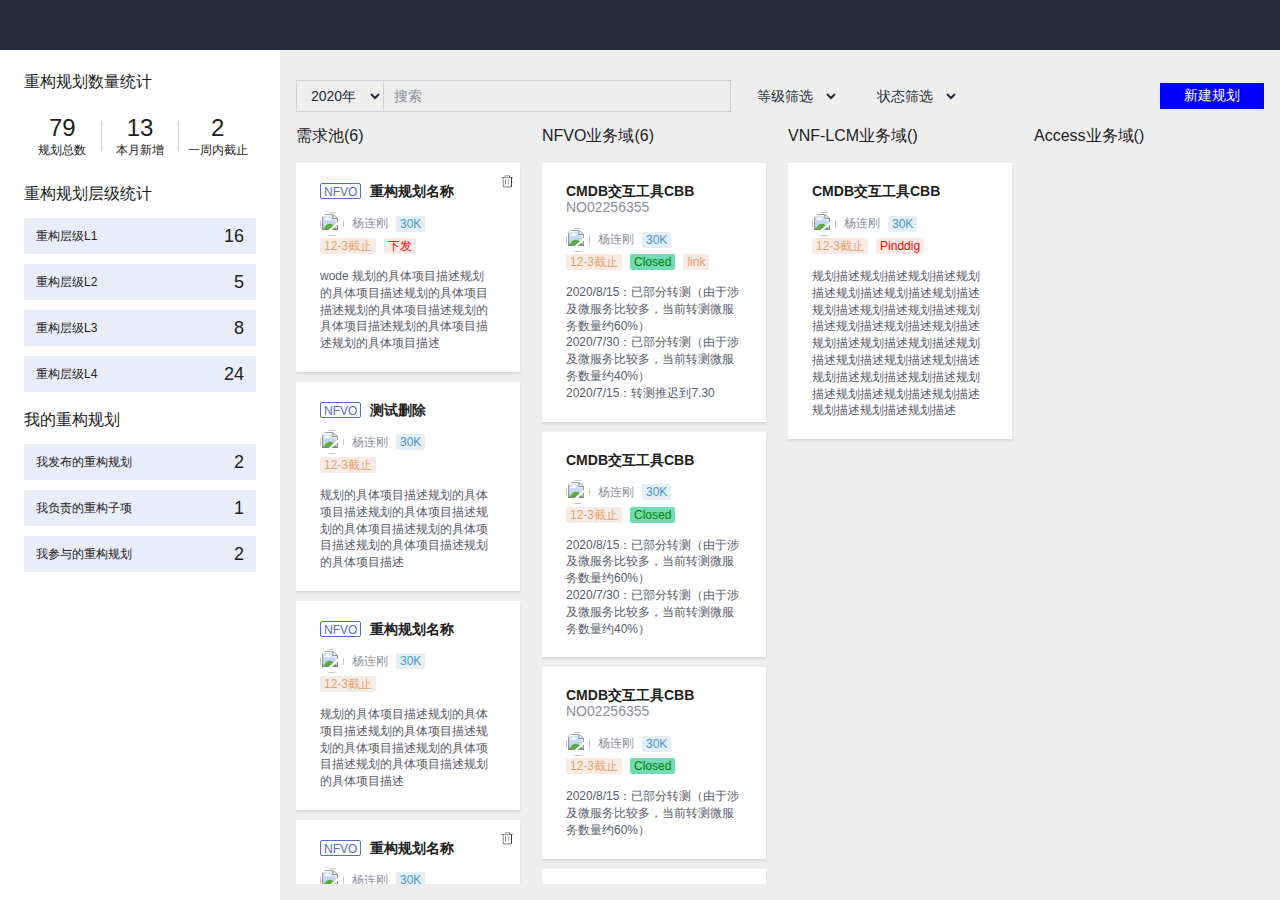
==== commit a96639e2: "增加layui" ====
--- a/index.html
+++ b/index.html
@@ -7,6 +7,9 @@
   <link href="https://cdn.jsdelivr.net/npm/bootstrap@3.3.7/dist/css/bootstrap.min.css" rel="stylesheet">
   <link rel="stylesheet" href="layui/css/layui.css">
   <link rel="stylesheet" href="style.css">
+<!--  <link rel="stylesheet" href="animate.min.css">-->
+
+  <link rel="stylesheet"  href="https://unpkg.com/animate.css@3.5.2/animate.min.css">
 </head>
 <body>
   <div class="header"></div>
@@ -102,7 +105,7 @@
           <div class="content-item-title">需求池(6)</div>
           <div class="content-item-body">
             <div class="card" data-id="66">
-              <img src="close.png" alt="" class="close-img">
+              <img src="delete01.png" alt="" class="close-img">
               <div class="card-header">
                 <div class="card-header-left">
                   <span class="tag tag-blue">NFVO</span>
@@ -114,10 +117,28 @@
                 <span class="name">杨连刚</span>
                 <span class="tag tag-info">30K</span>
                 <span class="tag tag-warning">12-3截止</span>
-<!--                <span class="tag tag-error">Pinddig</span>-->
+                <span id="xiafa" class="tag tag-error layui-btn">下发</span>
               </div>
               <div class="card-content">
                 wode 规划的具体项目描述规划的具体项目描述规划的具体项目描述规划的具体项目描述规划的具体项目描述规划的具体项目描述规划的具体项目描述
+              </div>
+            </div>
+            <div class="card">
+              <div class="card-header">
+                <div class="card-header-left">
+                  <span class="tag tag-blue">NFVO</span>
+                  <span class="card-header-left-text">测试删除</span>
+                </div>
+              </div>
+              <div class="card-author">
+                <img class="avatar" src="./avatar.jpeg" alt="">
+                <span class="name">杨连刚</span>
+                <span class="tag tag-info">30K</span>
+                <span class="tag tag-warning">12-3截止</span>
+                <!--                <span class="tag tag-error">Pinddig</span>-->
+              </div>
+              <div class="card-content">
+                规划的具体项目描述规划的具体项目描述规划的具体项目描述规划的具体项目描述规划的具体项目描述规划的具体项目描述规划的具体项目描述
               </div>
             </div>
             <div class="card">
@@ -139,24 +160,7 @@
               </div>
             </div>
             <div class="card">
-              <div class="card-header">
-                <div class="card-header-left">
-                  <span class="tag tag-blue">NFVO</span>
-                  <span class="card-header-left-text">重构规划名称</span>
-                </div>
-              </div>
-              <div class="card-author">
-                <img class="avatar" src="./avatar.jpeg" alt="">
-                <span class="name">杨连刚</span>
-                <span class="tag tag-info">30K</span>
-                <span class="tag tag-warning">12-3截止</span>
-                <!--                <span class="tag tag-error">Pinddig</span>-->
-              </div>
-              <div class="card-content">
-                规划的具体项目描述规划的具体项目描述规划的具体项目描述规划的具体项目描述规划的具体项目描述规划的具体项目描述规划的具体项目描述
-              </div>
-            </div>
-            <div class="card">
+              <img src="delete01.png" alt="" class="close-img">
               <div class="card-header">
                 <div class="card-header-left">
                   <span class="tag tag-blue">NFVO</span>
--- a/style.css
+++ b/style.css
@@ -360,8 +360,6 @@
   font-size: 12px;
 }
 
-
-
 #addRuleDialog .layui-form-label{
   /* 80 */
   width: 120px;
